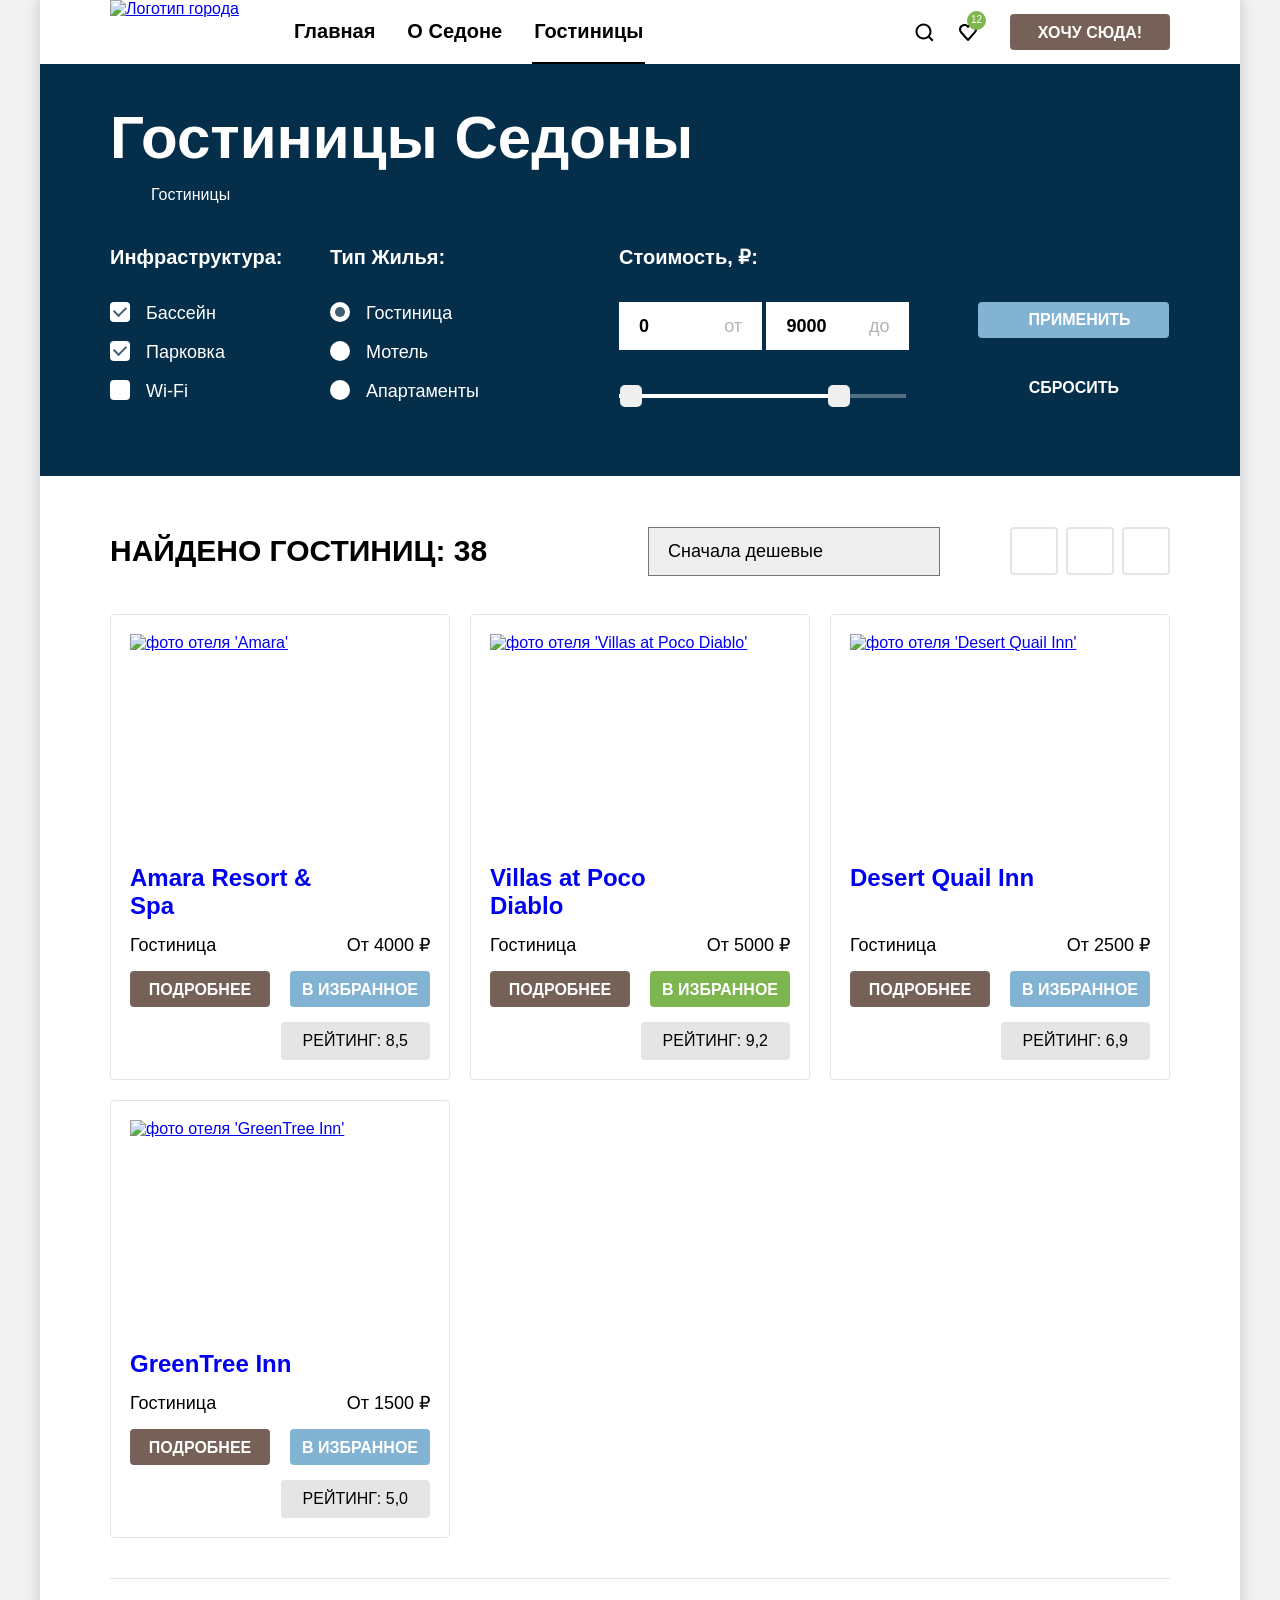
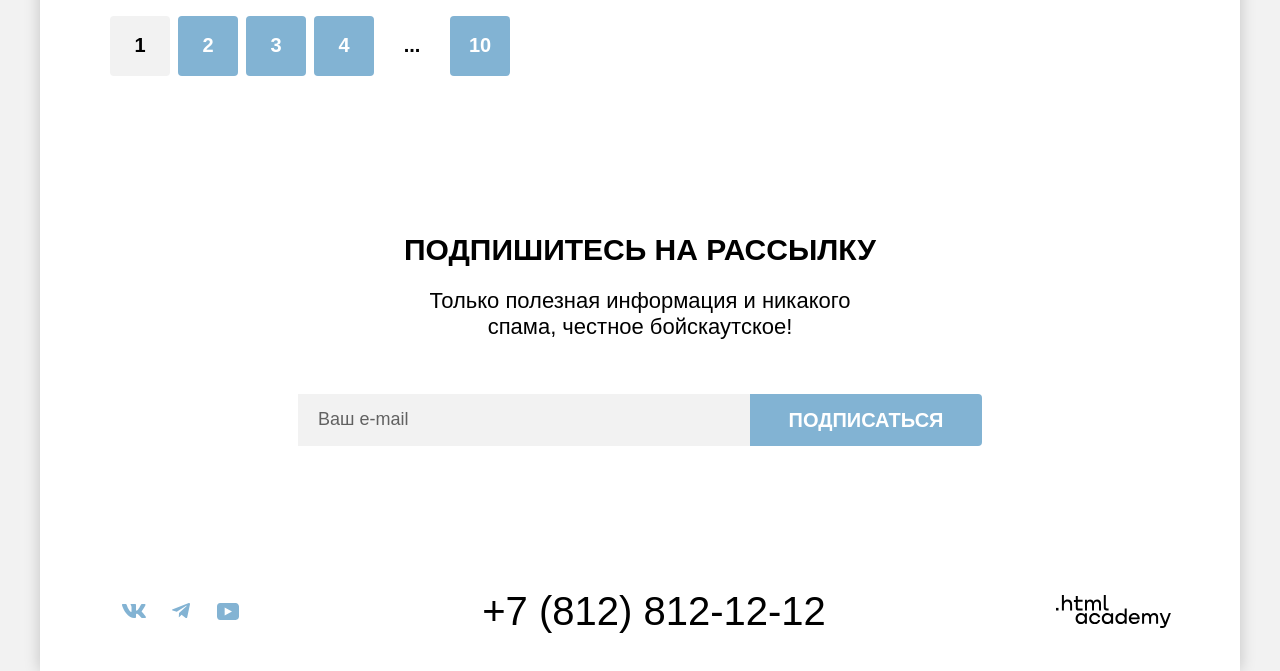
==== catalog.html @ 5b2d0439 "ДЗ 02.05. Modal-window" ====
<!doctype html>
<html lang="ru">
  <head>
    <meta charset="utf-8" />
    <link rel="stylesheet" href="./fonts/fonts.css" />
    <link rel="stylesheet" href="./styles/style.css" />
    <title>Седона: Каталог</title>
  </head>
  <body>
    <div class="container">
      <header class="header">
        <a href="#" class="logo-link">
          <img
            class="logo"
            src="./img/logo.svg"
            alt="Логотип города"
            width="140"
            height="70"
          />
        </a>
        <nav class="nav">
          <ul class="menu">
            <li class="menu-item">
              <a class="menu-link" href="./index.html">Главная</a>
            </li>
            <li class="menu-item">
              <a class="menu-link" href="#">О Седоне</a>
            </li>
            <li class="menu-item menu-item-active">
              <a class="menu-link" href="#">Гостиницы</a>
            </li>
          </ul>
          <ul class="user-menu">
            <li class="user-item">
              <a class="search-link" href="">
                <svg
                  width="20"
                  height="20"
                  viewBox="0 0 20 20"
                  fill="none"
                  xmlns="http://www.w3.org/2000/svg"
                >
                  <path
                    d="M19.5 18.0083L15.8 14.3287C16.8 13.0359 17.5 11.3453 17.5 9.4558C17.5 5.08011 13.9 1.5 9.5 1.5C5.1 1.5 1.5 5.17956 1.5 9.55525C1.5 13.9309 5.1 17.511 9.5 17.511C11.3 17.511 13 16.9144 14.4 15.8204L18.1 19.5L19.5 18.0083ZM9.5 15.5221C6.2 15.5221 3.5 12.837 3.5 9.55525C3.5 6.27348 6.2 3.5884 9.5 3.5884C12.8 3.5884 15.5 6.27348 15.5 9.55525C15.5 12.837 12.8 15.5221 9.5 15.5221Z"
                    fill="currentColor"
                  />
                </svg>
                <span class="visually-hidden">Поиск по сайту</span>
              </a>
            </li>
            <li class="user-item">
              <a class="favourite" href="">
                <svg
                  width="20"
                  height="20"
                  viewBox="0 0 20 20"
                  fill="none"
                  xmlns="http://www.w3.org/2000/svg"
                >
                  <path
                    d="M9.9 19C9.6 19 9.3 18.9 9.1 18.6C3.7 12.5 2.4 11.1 2.1 10.7C1.4 9.8 1 8.6 1 7.4C1 4.4 3.4 2 6.5 2C7.8 2 9 2.5 10 3.3C11 2.5 12.3 2 13.5 2C16.5 2 19 4.4 19 7.4C19 8.7 18.5 9.9 17.7 10.8L10.7 18.7C10.5 18.9 10.3 19 9.9 19ZM3.9 9.5C4.2 9.9 7.4 13.5 10 16.4L16.2 9.4C16.7 8.9 16.9 8.2 16.9 7.4C16.9 5.6 15.4 4.1 13.6 4.1C12.6 4.1 11.6 4.6 10.9 5.4C10.6 5.7 10.3 5.8 10 5.8C9.7 5.8 9.4 5.6 9.2 5.4C8.5 4.6 7.5 4.1 6.5 4.1C4.7 4.1 3.2 5.6 3.2 7.4C3.1 8.3 3.5 9 3.9 9.5C3.8 9.5 3.8 9.5 3.9 9.5Z"
                    fill="currentColor"
                  />
                </svg>
                <span class="visually-hidden">Избранное</span>
                <span class="favourite-count">12</span>
              </a>
            </li>
            <li>
              <a class="button standard-button standard-button-text " href=""
                >Хочу сюда!</a
              >
            </li>
          </ul>
        </nav>
      </header>
      <main class="main">
        <section class="filters">
          <h1 class="hotels">Гостиницы Седоны</h1>
          <ul class="crumbs">
            <li class="crumbs-item">
              <a class="crumbs-link home-link" href="./index.html">
                <span class="visually-hidden">Главная</span>
              </a>
            </li>
            <li class="crumbs-item">
              <a class="crumbs-link" href="#">Гостиницы</a>
            </li>
          </ul>
          <div class="filter-set">
            <h2 class="visually-hidden">Фильтр гостиниц</h2>
            <form
              class="filter-form"
              action="https://echo.htmlacademy.ru/courses"
              method="get"
            >
            <fieldset class="filter-box">
                <legend class="filter-title">Инфраструктура:</legend>
                <ul class="filter-list">
                  <li class="filter-item">
                    <input class="filter-check visually-hidden control" type="checkbox" name="pool" id="pool" checked>
                    <label class="filter-label control-label checkbox" for="pool">Бассейн</label>
                  </li>
                  <li class="filter-item">
                    <input class="filter-check visually-hidden control" type="checkbox" name="parking"  id="parking" checked>
                    <label class="filter-label control-label checkbox" for="parking">Парковка</label>
                  </li>
                  <li class="filter-item">
                    <input class="filter-check visually-hidden control" type="checkbox" name="wi-fi" id="wi-fi">
                    <label class="filter-label control-label checkbox" for="wi-fi">Wi-Fi</label>
                  </li>
                </ul>
              </fieldset>
              <fieldset class="filter-box">
                <legend class="filter-title">Тип Жилья:</legend>
                <ul class="filter-list">
                  <li class="filter-item">
                      <input class="filter-check visually-hidden control" type="radio" name="type" id="hotel" value="hotel" checked>
                      <label class="filter-label control-label radio-btn" for="hotel">Гостиница </label>
                  </li>
                  <li class="filter-item">
                      <input class="filter-check visually-hidden control" type="radio" name="type" id="motel"  value="motel">
                       <label class="filter-label control-label radio-btn" for="motel">Мотель</label>
                  </li>
                  <li class="filter-item">
                      <input class="filter-check visually-hidden control" type="radio" name="type"  id="appart" value="appart">
                       <label class="filter-label control-label radio-btn" for="appart">Апартаменты</label>
                  </li>
                </ul>
              </fieldset>
              <fieldset class="filter-box price-box">
                <legend class="filter-title">Стоимость, ₽:</legend>
                <div class="range-inputs-wrapper">
                  <label class="range-label">
                    <span class="range-label-text"> от</span>
                    <input class="range-input" type="number" name="min-price" value="0" placeholder="от">
                  </label>
                  <label class="range-label">
                     <span class="range-label-text">  до</span>
                    <input class="range-input" type="number" name="max-price" value="9000">
                  </label>
                </div>
                <div class="range">
                  <div class="range-scale">
                    <div class="range-bar" style="left: 0; width: 226px">
                      <button class="range-toggle toggle-min" type="button">
                        <span class="visually-hidden">Изменить минимальную цену</span>
                      </button>
                      <button class="range-toggle toggle-max" type="button">
                        <span class="visually-hidden">Изменить максимальную цену</span>
                      </button>
                    </div>
                  </div>
                </div>
              </fieldset>
              <div class="btn-section">
                <button class="filter-button" type="submit">Применить</button>
                <button class="filter-button btn-reset" type="reset">Сбросить</button>
              </div>
            </form>
          </div>
        </section>
        <section class="catalog">
          <div class="result-filter">
            <h2 class="search-title ">
              Найдено гостиниц: <span class="hotels-number">38</span>
            </h2>
            <select class="select-control" aria-label="Сортировка">
              <option value="cheap">Сначала дешевые</option>
              <option value="expensive">Сначала дорогие</option>
              <option value="popular">По популярности</option>
            </select>
            <ul class="view-list">
              <li class="view-item">
                <a class="view-link tiles" href="#">
                 <span class="visually-hidden">Показать плитками</span>
                </a>
              </li>
              <li class="view-item">
                <a class="view-link slideshow" href="#">
                  <span class="visually-hidden">Показать слайдшоу</span>
                </a>
              </li>
              <li class="view-item ">
                <a class="view-link list" href="#">
                  <span class="visually-hidden">Показать списком</span>
                </a>
              </li>
           </ul>
          </div>
          <h2 class="visually-hidden"> Каталог гостиниц </h2>
           <ul class="cat-list">
             <li class="cat-item">
               <a class="card-img-link" href="#">
                <img class="hotel-photo" src="./img/amara.jpg"  alt="фото отеля 'Amara'">
               </a>
               <a class="card-title-link" href="#">
                <h3 class="card-title hot-title">Amara Resort & Spa</h3>
               </a>
               <div class="card-text card-info">
                <p class="hot-text">Гостиница</p>
                <p class="hot-text">От 4000 ₽</p>
               </div>
               <div class=" card-info">
                 <a class="button  standard-button-text card-btn" src="#"> Подробнее</a>
                 <button class="button standard-button-text card-btn favourite-btn" type="button"> в избранное</button>
               </div>
               <div class="card-info rating">
                <span class="stars stars-four"></span>
                <span class="rating-text">Рейтинг: 8,5</span>
               </div>
             </li>
             <li class="cat-item">
                <a class="card-img-link" href="#">
                  <img class="hotel-photo" src="./img/villas.jpg"  alt="фото отеля 'Villas at Poco Diablo'">
                </a>
                <a class="card-title-link" href="#">
                  <h3 class="card-title hot-title">Villas at Poco Diablo</h3>
                </a>
               <div class="card-text card-info">
                <p class="hot-text">Гостиница</p>
                <p class="hot-text">От 5000 ₽</p>
               </div>
               <div class="card-info">
                 <a class="button standard-button-text card-btn" src="#"> Подробнее</a>
                 <button class="button standard-button-text card-btn favourite-btn-picked" type="button"> в избранное</button>
               </div>
               <div class="card-info rating">
                <span class="stars stars-four"></span>
                <span class="rating-text">Рейтинг: 9,2</span>
               </div>
             </li>
             <li class="cat-item">
                <a class="card-img-link" href="#">
                  <img class="hotel-photo" src="./img/desert-quail.jpg"  alt="фото отеля 'Desert Quail Inn'">
                </a>
                <a class="card-title-link" href="#">
                  <h3 class="card-title hot-title">Desert Quail Inn</h3>
                </a>
               <div class="card-text card-info">
                <p class="hot-text">Гостиница</p>
                <p class="hot-text">От 2500 ₽</p>
               </div>
               <div class="card-info">
                 <a class="button standard-button-text card-btn" src="#"> Подробнее</a>
                 <button class="button standard-button-text card-btn favourite-btn" type="button"> в избранное</button>
               </div>
               <div class="card-info rating">
                <span class="stars stars-three"></span>
                <span class="rating-text">Рейтинг: 6,9</span>
               </div>
             </li>
             <li class="cat-item">
                <a class="card-img-link" href="#">
                  <img class="hotel-photo" src="./img/green-tree.jpg"  alt="фото отеля 'GreenTree Inn'">
                  </a>
                <a class="card-title-link" href="#">
                  <h3 class="card-title hot-title">GreenTree Inn</h3>
                </a>
               <div class="card-text card-info">
                <p class="hot-text">Гостиница</p>
                <p class="hot-text">От 1500 ₽</p>
               </div>
               <div class="card-info">
                 <a class="button standard-button-text card-btn" src="#"> Подробнее</a>
                 <button class="button standard-button-text card-btn favourite-btn" type="button"> в избранное</button>
               </div>
               <div class="card-info rating">
                <span class="stars stars-two"></span>
                <span class="rating-text">Рейтинг: 5,0</span>
               </div>
             </li>
           </ul>
          <div class="pagination">
            <ul class="pag-list">
              <li>
                <a class="pag-btn pag-active" href="#">1</a>
              </li>
              <li>
                <a class="pag-btn" href="#">2</a>
              </li>
              <li>
                <a class="pag-btn" href="#">3</a>
              </li>
              <li>
                <a class="pag-btn" href="#">4</a>
              </li>
              <li>
                <a class="pag-btn pag-empty" href="#">...</a>
              </li>
              <li>
                <a class="pag-btn" href="#">10</a>
              </li>
          </div>
        </section>
        </section>
      </main>
      <footer>
        <section class="subscription">
          <h2 class="block-title subscription-title">
            Подпишитесь на рассылку
          </h2>
          <p class="block-text subscription-text">
            Только полезная информация и никакого спама, честное бойскаутское!
          </p>
          <form
            class="subsciption-form"
            action="https://echo.htmlacademy.ru/courses"
            method="post"
          >
            <input
              class="subscription-field cat-field"
              type="email"
              placeholder="Ваш e-mail"
              name="subscribe" required
            />
            <button class="button button-text subcription-button" type="submit">
              Подписаться
            </button>
          </form>
        </section>
        <section class="footer-menu">
          <h2 class="visually-hidden">Контакты</h2>
          <ul class="footer-item socials">
            <li>
              <a class="social-link" href="#">
                <svg
                  width="24"
                  height="14"
                  viewBox="0 0 24 14"
                  fill="none"
                  xmlns="http://www.w3.org/2000/svg"
                >
                  <path
                    fill-rule="evenodd"
                    clip-rule="evenodd"
                    d="M23.45 0.948C23.616 0.402 23.45 0 22.655 0H20.03C19.362 0 19.054 0.347 18.887 0.73C18.887 0.73 17.552 3.926 15.661 6.002C15.049 6.604 14.771 6.795 14.437 6.795C14.27 6.795 14.019 6.604 14.019 6.057V0.948C14.019 0.292 13.835 0 13.279 0H9.151C8.734 0 8.483 0.304 8.483 0.593C8.483 1.214 9.429 1.358 9.526 3.106V6.904C9.526 7.737 9.373 7.888 9.039 7.888C8.149 7.888 5.984 4.677 4.699 1.003C4.45 0.288 4.198 0 3.527 0H0.9C0.15 0 0 0.347 0 0.73C0 1.412 0.89 4.8 4.145 9.281C6.315 12.341 9.37 14 12.153 14C13.822 14 14.028 13.632 14.028 12.997V10.684C14.028 9.947 14.186 9.8 14.715 9.8C15.105 9.8 15.772 9.992 17.33 11.467C19.11 13.216 19.403 14 20.405 14H23.03C23.78 14 24.156 13.632 23.94 12.904C23.702 12.18 22.852 11.129 21.725 9.882C21.113 9.172 20.195 8.407 19.916 8.024C19.527 7.533 19.638 7.314 19.916 6.877C19.916 6.877 23.116 2.451 23.449 0.948H23.45Z"
                    fill="currentColor"
                  />
                </svg>
                <span class="visually-hidden">Ссылка на ВК</span>
              </a>
            </li>
            <li>
              <a class="social-link" href="#">
                <svg
                  width="18"
                  height="16"
                  viewBox="0 0 18 16"
                  fill="none"
                  xmlns="http://www.w3.org/2000/svg"
                >
                  <path
                    d="M16.785 0.0992597L0.840489 6.24776C-0.247661 6.68481 -0.241365 7.29184 0.640845 7.56253L4.73445 8.83953L14.2058 2.8637C14.6537 2.59121 15.0629 2.7378 14.7265 3.03636L7.05283 9.96185H7.05103L7.05283 9.96275L6.77045 14.1823C7.18413 14.1823 7.36669 13.9925 7.59871 13.7686L9.58705 11.8351L13.7229 14.89C14.4855 15.31 15.0332 15.0941 15.2229 14.1841L17.9379 1.38885C18.2158 0.274623 17.5126 -0.229883 16.785 0.0992597Z"
                    fill="currentColor"
                  />
                </svg>
                <span class="visually-hidden">Ссылка на Телеграмм</span>
              </a>
            </li>
            <li>
              <a class="social-link" href="#">
                <svg
                  width="22"
                  height="17"
                  viewBox="0 0 22 17"
                  fill="none"
                  xmlns="http://www.w3.org/2000/svg"
                >
                  <path
                    d="M18.607 0H3.17413C1.31343 0 0 1.59375 0 3.4V13.4937C0 15.4062 1.31343 17 3.17413 17H18.8259C20.4677 17 22 15.4062 22 13.6V3.4C21.7811 1.59375 20.4677 0 18.607 0ZM7.66169 12.5375V4.4625L14.995 8.5L7.66169 12.5375Z"
                    fill="currentColor"
                  />
                </svg>
                <span class="visually-hidden">Ссылка на YouTube</span>
              </a>
            </li>
          </ul>
          <div class="footer-item">
            <a class="tel" href="tel:+78128121212">+7 (812) 812-12-12</a>
          </div>
          <div class="footer-item">
            <a class="refrence-link" href="#">
              <svg
                width="115"
                height="33"
                viewBox="0 0 115 33"
                role="img"
                aria-label="HTML Academy логотип-ссылка"
                fill="none"
                xmlns="http://www.w3.org/2000/svg"
              >
                <path d="M0 12.9V15.5H2.5V12.9H0Z" fill="currentColor" />
                <path
                  d="M11.6 4.5C10 4.5 8.8 5.2 8 6.2H7.9V0H5.9V15.5H7.9V10.2C7.9 8.1 9.2 6.6 11.2 6.6C13 6.6 14.1 8 14.1 9.8V15.5H16.1V9.4C16.2 6.4 14.3 4.5 11.6 4.5Z"
                  fill="currentColor"
                />
                <path
                  d="M26.6 4.8H21.8V1.1H19.8V4.9H17.9V6.9H19.8V12.9C19.8 14.6 20.8 15.6 22.5 15.6H26.6V13.6H22.9C22.2 13.6 21.8 13.2 21.8 12.5V6.8H26.6V4.8Z"
                  fill="currentColor"
                />
                <path
                  d="M41.1 4.6C39.5 4.6 38.2 5.4 37.6 6.7H37.5C36.9 5.5 35.7 4.6 34.1 4.6C32.7 4.6 31.6 5.4 31 6.4H30.9V4.8H29V15.4H31V10C31 8 32 6.5 33.6 6.5C35.1 6.5 36 7.5 36 9.1V15.4H38V9.8C38 7.4 39.4 6.5 40.6 6.5C42.1 6.5 43 7.5 43 9.1V15.4H45V8.9C45.1 6.4 43.6 4.6 41.1 4.6Z"
                  fill="currentColor"
                />
                <path
                  d="M47.8 12.7C47.8 14.4 48.8 15.4 50.6 15.4H52.6V13.4H50.9C50.2 13.4 49.8 13 49.8 12.3V0H47.8V12.7Z"
                  fill="currentColor"
                />
                <path
                  d="M28.9 19.7C28 18.6 26.7 17.9 25 17.9C21.9 17.9 19.6 20.2 19.6 23.5C19.6 26.8 21.9 29.1 25 29.1C26.8 29.1 28 28.3 28.8 27.2H28.9V28.8H30.9V18.2H28.9V19.7ZM25.3 27.1C23.1 27.1 21.7 25.5 21.7 23.5C21.7 21.5 23.1 19.9 25.3 19.9C27.5 19.9 28.9 21.5 28.9 23.5C28.9 25.4 27.5 27.1 25.3 27.1Z"
                  fill="currentColor"
                />
                <path
                  d="M44.2 22C43.7 19.6 41.6 17.9 38.8 17.9C35.4 17.9 33.2 20.4 33.2 23.5C33.2 26.6 35.4 29.1 38.8 29.1C41.6 29.1 43.7 27.3 44.2 24.9H42.1C41.7 26.2 40.4 27.2 38.8 27.2C36.6 27.2 35.2 25.6 35.2 23.6C35.2 21.6 36.6 20 38.8 20C40.4 20 41.6 21 42.1 22.2H44.2V22Z"
                  fill="currentColor"
                />
                <path
                  d="M55.1 19.7C54.2 18.6 52.9 17.9 51.2 17.9C48.1 17.9 45.8 20.2 45.8 23.5C45.8 26.8 48.1 29.1 51.2 29.1C53 29.1 54.2 28.3 55 27.2H55.1V28.8H57.1V18.2H55.1V19.7ZM51.5 27.1C49.3 27.1 47.9 25.5 47.9 23.5C47.9 21.5 49.3 19.9 51.5 19.9C53.7 19.9 55.1 21.5 55.1 23.5C55.1 25.4 53.6 27.1 51.5 27.1Z"
                  fill="currentColor"
                />
                <path
                  d="M68.7 19.8C67.8 18.7 66.5 17.9 64.8 17.9C61.7 17.9 59.4 20.2 59.4 23.5C59.4 26.8 61.6 29.1 64.8 29.1C66.5 29.1 67.8 28.3 68.6 27.3H68.7V28.8H70.7V13.4H68.7V19.8ZM65.1 27.1C62.9 27.1 61.5 25.5 61.5 23.5C61.5 21.5 62.9 19.9 65.1 19.9C67.3 19.9 68.7 21.5 68.7 23.5C68.6 25.5 67.2 27.1 65.1 27.1Z"
                  fill="currentColor"
                />
                <path
                  d="M78.3 17.9C75 17.9 72.8 20.4 72.8 23.5C72.8 26.5 74.9 29.1 78.3 29.1C80.8 29.1 82.8 27.8 83.5 25.5H81.4C80.9 26.5 79.8 27.1 78.4 27.1C76.5 27.1 75.1 25.8 75 24.2H83.8C84 20.6 81.8 17.9 78.3 17.9ZM78.3 19.8C80 19.8 81.3 20.8 81.6 22.4H75.1C75.4 20.9 76.6 19.8 78.3 19.8Z"
                  fill="currentColor"
                />
                <path
                  d="M98.2 17.9C96.6 17.9 95.3 18.7 94.6 19.9H94.5C93.9 18.7 92.7 17.9 91.1 17.9C89.7 17.9 88.6 18.6 88 19.7V18.2H86.1V28.8H88.1V23.4C88.1 21.4 89.1 20 90.7 19.9C92.2 19.9 93.1 20.9 93.1 22.5V28.8H95.1V23.2C95.1 20.8 96.5 19.9 97.7 19.9C99.2 19.9 100.1 20.9 100.1 22.5V28.8H102.1V22.3C102.2 19.7 100.7 17.9 98.2 17.9Z"
                  fill="currentColor"
                />
                <path
                  d="M109.4 27L105.8 18.1H103.6L108.4 29.7C108.1 30.6 107.7 30.9 106.7 30.9H104.2V32.9H106.7C108.5 32.9 109.5 32.1 110.2 30.3L114.9 18.1H112.8L109.4 27Z"
                  fill="currentColor"
                />
              </svg>
            </a>
          </div>
        </section>
      </footer>
    </div>

  </body>
</html>
---- styles/style.css ----
@font-face {
  font-family: "PT Sans";
  src: url("../fonts/ptsans-400.woff2") format("woff2");
  font-weight: 400;
  font-style: normal;
  font-display: swap;
}

@font-face {
  font-family: "PT Sans";
  src: url("../fonts/ptsans-700.woff2") format("woff2");
  font-weight: 700;
  font-style: normal;
  font-display: swap;
}

.visually-hidden {
  position: absolute;
  width: 1px;
  height: 1px;
  margin: -1px;
  padding: 0;
  border: 0;
  overflow: hidden;
  clip: rect(0 0 0 0);
}

body {
  margin: 0 auto;
  padding: 0;
  font-family: "PT Sans", Arial, sans-serif;
  font-weight: 400;
  background-color: #f2f2f2;
}

.button {
  display: inline-block;
  box-sizing: border-box;
  background-color: #756157;
  border-radius: 4px;
  text-transform: uppercase;
  text-decoration: none;
  border: none;
  color: #fff;
}

.container {
  background-color: #fff;
  width: 1200px;
  margin: 0 auto;
  box-shadow: 0 0 15px 0 rgba(0, 0, 0, 0.2);
  min-height: 100vh;
}

.header {
  position: relative;
  margin: 0 70px;
  display: flex;
}

.logo-link {
  position: absolute;
  position: 0 0;
}

.logo {
  width: 140px;
  height: 71px;
}

.nav {
  display: flex;
  margin-left: 182px;
  width: 100%;
  gap: 50px;
}

.menu {
  margin: 0;
  padding: 0;
  list-style: none;
  width: 500px;
  display: flex;
  align-items: flex-start;
  justify-content: flex-start;
  gap: 28px;
  flex-wrap: wrap;
}

.menu-item {
  padding: 19px 2px;
}

.menu-item-active {
  border-bottom: solid 2px #000;
}

.menu-link {
  color: #000;
  text-decoration: none;
  font-size: 20px;
  font-weight: 700;
  line-height: 24px;
}

.menu-link:hover {
  color: #756157;
}

.menu-link:focus {
  color: #756157;
  outline: none;
}

.menu-link:active {
  color: rgba(117, 97, 87, 0.3);
}

.user-menu {
  margin: 0;
  padding: 0;
  list-style: none;
  display: flex;
  justify-content: flex-end;
  align-items: flex-start;
  width: 328px;
  flex-wrap: wrap;
}

.user-item {
  box-sizing: border-box;
  padding: 22px 12px;
  width: 44px;
  height: 64px;
}

.favourite {
  position: absolute;
}

.search-link,
.favourite {
  color: #000;
}

.search-link:hover,
.favourite:hover {
  color: #756157;
}

.search-link:focus,
.favourite:focus {
  color: #756157;
}

.search-link:active,
.favourite:active {
  color: rgba(117, 97, 87, 0.3);
}

.favourite-count {
  position: absolute;
  bottom: 16px;
  left: 9px;
  width: 11px;
  height: 11px;
  padding: 3px;
  color: #fff;
  background-color: #7db54f;
  border: solid 1px #7db54f;
  border-radius: 50%;
  font-size: 10px;
  line-height: 10px;
  font-weight: 400;
}

.standard-button {
  width: 160px;
  height: 36px;
  margin: 14px 0 14px 20px;
}

.standard-button:hover {
  background-color: rgba(117, 97, 87, 0.8);
}

.standard-button:focus {
  background-color: rgba(117, 97, 87, 0.8);
  outline: none;
}

.standard-button:active {
  background-color: rgba(117, 97, 87, 0.3);
}

.standard-button-text {
  font-family: inherit;
  font-weight: 700;
  font-size: 16px;
  line-height: 20px;
  text-align: center;
  text-decoration: none;
  padding: 9px 3px;
}

.main {
  flex-grow: 1;
}

.welcome {
  background-color: #042e4a;
  background-image:
    url("../img/divider.svg"), url("../img/index-background.jpg");
  background-repeat: no-repeat;
  background-size:
    100% 57px,
    cover;
  background-position:
    left 0 bottom 0,
    0 0;
  padding-top: 51px;
  padding-bottom: 82px;
  min-height: 485px;
  box-sizing: border-box;
}

.img-welcome {
  display: block;
  margin: 0 auto;
  width: 458px;
  height: 352px;
}

.section-block {
  display: flex;
  flex-direction: column;
  justify-content: center;
  align-items: center;
}

.reasons-block {
  padding-block-start: 69px;
  padding-block-end: 89px;
}

.block-title {
  display: block;
  padding: 0;
  width: 620px;
  font-weight: 700;
  font-size: 30px;
  line-height: 36px;
  text-transform: uppercase;
  text-align: center;
  margin: 0 auto 20px;
}

.block-text {
  font-size: 22px;
  line-height: 26px;
  margin: 0;
  text-align: center;
}

.reasons-title {
  margin: 70px auto 25px;
}

.reasons-list {
  margin: 0;
  padding: 0;
  display: grid;
  list-style: none;
  grid-template-columns: 1fr 1fr 1fr;
}

.reasons-item {
  margin: 0;
  text-align: center;
}

.reasons-item.pic {
  display: flex;
  grid-column: 1/-1;
}

.pic-text {
  padding: 102px 0;
  width: 400px;
}

.card {
  padding: 113px 0;
  width: 400px;
}

.card-title::before {
  position: absolute;
  content: "";
  width: 60px;
  height: 2px;
  top: 85px;
  left: 85px;
  z-index: 3;
}

.pic-text .card-title::before {
  background-color: rgba(255, 255, 255, 0.3);
}

.card .card-title::before {
  background-color: rgba(0, 0, 0, 0.3);
}

.reasons-item:nth-child(2n) {
  background-color: rgba(131, 179, 211, 0.2);
}

.reasons-item:nth-child(2n-1) {
  background-color: rgba(131, 179, 211, 0.122);
}

.reasons-item.pic {
  background-color: #82b3d3;
}

.card-title {
  position: relative;
  padding: 0;
  margin-bottom: 62px;
  font-size: 24px;
  font-weight: 700;
  line-height: 28px;
  text-transform: uppercase;
  width: 230px;
  margin: 0 auto 61px;
}

.reasons-text {
  margin: 25px auto 89px;
}

.card-text {
  font-size: 18px;
  line-height: 21px;
  margin: 0 auto;
  width: 230px;
}

.reasons-img {
  width: 800px;
  height: 100%;
  object-fit: cover;
  padding: 0;
  margin: 0;
}

.invitation-title {
  margin: 64px auto 20px;
}

.invitation-text {
  margin-bottom: 65px;
}

.services {
  margin: 0;
  padding: 0;
  display: grid;
  list-style: none;
  grid-template-columns: 1fr 1fr 1fr;
}

.service-item:nth-child(2n-1) {
  background-color: rgba(131, 179, 211, 0.122);
}

.service-item {
  text-align: center;
  padding: 183px 0 80px;
}

.service-title {
  margin-bottom: 30px;
}

.house {
  background-image: url("../img/accomodation.svg");
  background-repeat: no-repeat;
  background-position: 161px 80px;
}

.food {
  background-image: url("../img/food.svg");
  background-repeat: no-repeat;
  background-position: 161px 80px;
}

.gifts {
  background-image: url("../img/presents.svg");
  background-repeat: no-repeat;
  background-position: 170px 80px;
}

.search {
  padding: 97px 0;
  text-align: center;
}

.search-text {
  margin-bottom: 53px;
}

.search-button {
  justify-self: center;
  width: 376px;
  min-height: 52px;
  font-family: inherit;
  font-weight: 700;
  font-size: 20px;
  line-height: 36px;
  color: #fff;
  border: none;
}

.subscription-index {
  background-image: url("../img/subscribe-background.jpg");
  background-repeat: no-repeat;
  background-size: cover;
  padding: 96px;
}

.subscription-title {
  margin: 0 auto 20px;
}

.subscription-text {
  width: 475px;
  margin: 0 auto 54px;
}

.subsciption-form {
  display: flex;
  justify-content: center;
  margin-bottom: 8px;
}

.subscription-field {
  box-sizing: border-box;
  min-width: 452px;
  padding: 17px 20px;
  margin: 0;
  font-family: inherit;
  border: none;
}

.subscription-field::placeholder {
  font-size: 18px;
  line-height: 24px;
  font-weight: 400;
  color: rgba(0, 0, 0, 0.6);
}

.subcription-button {
  background-color: #82b3d3;
  width: 232px;
  margin: 0;
  border: none;
  border-top-left-radius: 0;
  border-bottom-left-radius: 0;
  min-height: 52px;
  font-size: 20px;
  line-height: 36px;
  text-transform: uppercase;
  font-weight: 700;
  font-family:
    PT Sans,
    Arial,
    sans-serif;
}

.footer-menu {
  display: flex;
  padding: 40px 70px 30px;
  justify-content: flex-start;
  align-items: flex-start;
  gap: 42px;
}

.footer-item {
  display: flex;
  flex-wrap: wrap;
}

.socials {
  padding: 5px 0;
  margin: 0;
  list-style: none;
  min-width: 142px;
  justify-content: flex-start;
  align-items: center;
}

.socials-item {

}

.social-link {
  display: flex;
  justify-content: center;
  align-items: center;
  width: 47px;
  height: 40px;
  background-repeat: no-repeat;
  object-fit: cover;
  color: #83b3d3;
}

.social-link:hover {
  color: #68a2ca;
}

.social-link:focus {
  color: #68a2ca;
  outline: none;
}

.social-link:active {
  color: rgba(104, 162, 202, 0.3);
}

.tel {
  box-sizing: border-box;
  font-size: 40px;
  line-height: 40px;
  font-weight: 400;
  width: 720px;
  padding: 5px 20px;
  text-decoration: none;
  color: inherit;
  font-family: inherit;
  text-align: center;
}

.tel:hover {
  color: #756157;
}

.tel:focus {
  color: #756157;
  outline: none;
}

.tel:active {
  color: rgba(117, 97, 87, 0.3);
}

.refrence-link {
  justify-self: flex-end;
  padding: 9px 0;
  color: #000;
}

.refrence-link:hover {
  color: #756157;
}

.refrence-link:focus {
  color: #756157;
  outline: none;
}

.refrence-link:active {
  color: rgba(117, 97, 87, 0.3);
}

/* CATALOG*/

.filters {
  margin: 0;
  width: 1200px;
  background-color: #042e4a;
  background-image: url("../img/catalog-bg.jpg");
  background-position: 0 0;
  background-size: cover;
  background-repeat: no-repeat;
  padding: 35px 70px 38px;
  box-sizing: border-box;
}

.subscription {
  padding: 57px;
  margin-bottom: 35px;
}

.cat-field {
  background-color: #f2f2f2;
}

.hotels {
  font-weight: 700;
  font-size: 60px;
  line-height: 78px;
  color: #fff;
  margin: 0 0 7px 0;
}

.crumbs {
  display: flex;
  flex-wrap: wrap;
  list-style: none;
  margin: 0;
  padding: 0;
  gap: 24px;
   margin-bottom: 40px;
}
.crumbs-item:not(:first-child) {
  list-style-image: url(../img/list-marker.svg);
  padding-left: 3px;
}

.crumbs-link {
  font-weight: 400;
  font-size: 16px;
  line-height: 21px;
  color: #fff;
  text-decoration: none;
}
.home-link {
  display: block;
  box-sizing: border-box;
  background-image: url("../img/home.svg");
  background-repeat: no-repeat;
  background-position: 0 0;
  background-size: cover;
  width: 12px;
  height: 13px;
  padding: 7px;
}

.crumbs-link:hover {
  opacity: 0.6;
}

.crumbs-link:focus {
  outline: none;
}

.crumbs-link:active {
  opacity: 0.3;
}

.filter-form {
  display: flex;
  flex-wrap: wrap;
  gap: 40px 0;
  margin: 0;

}

.filter-box {
  border: none;
  padding: 0;
  margin: 0;
}
.filter-title {
  margin-bottom: 33px;
  font-weight: 700;
  font-size: 20px;
  line-height: 24px;
  color: #fff;
  padding: 0;
}

.filter-list {
  margin: 0 70px 0 0;
  padding: 0;
  list-style: none;
  width: 150px;
}

.filter-item {
  margin-bottom: 16px;
}

.filter-check {
}

.control {

}

.filter-label {
  font-weight: 400;
  font-size: 18px;
  line-height: 23px;
  color: #fff;
}

.control-label {
}

.checkbox {
  position: relative;
  display: inline-block;
  padding-left: 36px;
  cursor: pointer;
}

.checkbox::before {
  content: "";
  position: absolute;
  left: 0;
  top: 0;
  width: 20px;
  height: 20px;
  background-color: #fff;
  border-radius: 4px;
}
.checkbox::after {
  content: "";
  position: absolute;
  left: 4px;
  top: 4px;
  width: 10px;
  height: 6px;
  color: #3f5e72;
  border-left: solid 2px #3f5e72;
  border-bottom: solid 2px #3f5e72;
  transform: rotate(-45deg);
  display: none;
}

.radio-btn {
  position: relative;
  display: inline-block;
  padding-left: 36px;
  cursor: pointer;
}

.radio-btn::before {
  content: "";
  position: absolute;
  left: 0;
  top: 0;
  width: 20px;
  height: 20px;
  background-color: #fff;
  border-radius: 50%;
}
.radio-btn::after {
  content: "";
  position: absolute;
  left: 5px;
  top: 5px;
  width: 10px;
  height: 10px;
  background-color: #3f5e72;
  border-radius: 50%;
  display: none;
}

.control:checked + .control-label::after {
  display: block;
}

.price-box {
  margin: 0 69px;
}

.range-inputs-wrapper {
  display: inline-block;
  padding: 0;
  margin-bottom: 44px;
}

.range-label {
  position: relative;
  display: inline-block;
}

.range-label-text {
  position: absolute;
  top: 12px;
  right: 20px;
  font-weight: 400;
  font-size: 18px;
  line-height: 24px;
  color: rgba(0, 0, 0, 0.3);
}

.range-input {
  box-sizing: border-box;
  width: 143px;
  height: 48px;
  background-color: #fff;
  border: none;
  padding: 12px 44px 12px 20px;
  margin: 0;
  font-weight: 700;
  font-size: 18px;
  line-height: 24px;
}

.range-input::-webkit-outer-spin-button,
.range-input::-webkit-inner-spin-button {
  appearance: none;
  margin: 0;
}

.btn-section {
  margin: 57px 0 0;
  padding: 0;
}

.filter-button {
  display: block;
  font-weight: 700;
  font-size: 16px;
  line-height: 20px;
  text-transform: uppercase;
  color: #fff;
  padding: 8px 50px;
  border-radius: 4px;
  background-color: #82b3d3;
  margin-bottom: 32px;
  width: 191px;
  height: 36px;
  font-family: inherit;
  border: none;
}

.btn-reset {
  background-color: transparent;
}

/*range*/

.range-scale {
  position: relative;
  width: 287px;
  height: 4px;
  background-color: rgba(255, 255, 255, 0.3);
}

.range-bar {
  position: absolute;
  width: 226px;
  height: 4px;
  background-color: #fff;
}

.range-toggle {
  position: absolute;
  width: 22px;
  height: 22px;
  border-radius: 5px;
  border: none;
}

.range-toggle:hover {
}

.range-toggle:focus {
}

.range-toggle:active {
}

.toggle-min {
  top: -9px;
  left: 1px;
}

.toggle-max {
  top: -9px;
  left: 209px;
}

/*search*/

.search-title {
  display: inline-block;
  width: 538px;
  font-weight: 700;
  font-size: 30px;
  line-height: 36px;
  text-transform: uppercase;
  text-align: start;
  padding: 6px 0;
  margin: 0;
}

.catalog {
  padding: 38px 70px 62px;
}

.result-filter {
  display: flex;
  padding: 13px 0;
  align-items: flex-start;
  margin-bottom: 25px;
}

.select-control {
  width: 292px;
  padding: 13px 19px;
  padding-right: 48px;
  margin-right: 55px;
  font-family: inherit;
  font-weight: 400;
  font-size: 18px;
  line-height: 21px;
  appearance: none;
  background-image: url("../img/select-arrow.svg");
  background-repeat: no-repeat;
  background-position: right 18px center;
}

.view-list {
  display: flex;
  flex-wrap: wrap;
  list-style: none;
  gap: 8px;
  justify-content: flex-end;
  align-items: center;
  margin: 0;
  padding: 0;
  width: 175px;
}

.view-item {
}

.view-link {
  display: block;
  background-repeat: no-repeat;
  background-position: center;
  padding: 14px 12px;
  width: 48px;
  height: 48px;
  border: 2px solid #e5e5e5;
  border-radius: 4px;
  box-sizing: border-box;
}

.tiles {
  background-image: url("../img/tiles.svg");
}

.slideshow {
  background-image: url("../img/slide.svg");
}

.list {
  background-image: url("../img/list.svg");
}

.cat-list {
  display: grid;
  grid-template-columns: 1fr 1fr 1fr;
  list-style: none;
  margin: 0;
  padding: 0;
  gap: 20px;
  margin-bottom: 40px;
}

.cat-item {
  display: flex;
  flex-direction: column;
  width: 340px;
  border: 1px solid #e5e5e5;
  border-radius: 4px;
  padding: 19px;
  box-sizing: border-box;
}

.hotel-photo {
  display: block;
  width: 300px;
  height: 212px;
  margin: 0 0 18px;
  padding: 0;
  text-align: start;
}

.hot-title {

  text-transform: none;
  margin: 0 0 15px;

}

.card-img-link {

}

.card-img-link:hover {
  opacity: 0.6;
}

.card-img-link:focus {
  outline: none;
  opacity: 0.6;
}

.card-img-link:active {
  opacity: 0.3;
}

.card-title-link {
  text-decoration: none;
  flex-grow: 1;
}

.card-title-link:hover {
  color: #756157;
}

.card-title-link:focus {
  color: #756157;
  outline: none;
}

.card-title-link:active {
  color: rgba(117, 97, 87, 0.3);
}



.card-info {
  display: flex;
  flex-wrap: wrap;
  justify-content: space-between;
  width: 100%;
  margin: 0 0 15px;
}

.hot-text {
  padding: 0;
  margin: 0;
}

.card-btn {
  width: 140px;
  height: 36px;
}

.favourite-btn {
  background-color: #82b3d3;
}

.favourite-btn-picked {
  background-color: #7db54f;
}
.rating {
  align-items: center;
  margin: 0;
}

.stars {
  display: inline-block;
  width: 18px;
  height: 17px;
  background: url("../img/star.svg") space 0 0;
}

.stars-two {
  width: 42px;
}
.stars-three {
  width: 66px;
}
.stars-four {
  width: 89px;
}
.stars-five {
  width: 95px;
}

.rating-text {
  display: inline-block;
  background-color: #e5e5e5;
  text-transform: uppercase;
  padding: 10px 22px;
  border-radius: 4px;
}

.pagination {
  border-top: 1px solid #e5e5e5;
}

.pag-list {
  list-style: none;
  display: flex;
  flex-wrap: wrap;
  margin: 0;
  padding: 37px 0;
}

.pag-btn {
  display: inline-block;
  min-width: 60px;
  height: 60px;
  border-radius: 4px;
  background-color: #82b3d3;
  text-decoration: none;
  color: #fff;
  font-family: inherit;
  font-weight: 700;
  font-size: 20px;
  line-height: 36px;
  text-transform: uppercase;
  text-align: center;
  margin-right: 8px;
  box-sizing: border-box;
  padding: 11px 9px;
}

.pag-active {
  background-color: #f2f2f2;
  color: #000;
}

.pag-empty {
  background-color: #fff;
  color: #000;
}

.modal {

  justify-content: center;
  align-items: center;
  position: fixed;
  top:0;
  left: 0;
  width: 100%;
  height: 100%;
  background-color: rgba(242, 242, 242, 0.8);
  display: none;
}

.modal-show {
  display: flex;
}

.modal-window {
  width: 717px;
  /*min-height: 576px;*/
  background-color: #fff;
  box-sizing: border-box;
  box-shadow: 0 25px 50px rgba(255, 255, 255, 0.15);
  border-radius: 30px;
  position: relative;
  padding: 64px 70px;
}

.close-modal {
  width:52px;
  height: 52px;
  position: absolute;
  top: 64px;
  right: 52px;
  background-color: #f2f2f2;
  border-radius: 50%;
  border: none;
  cursor: pointer;
}

.close-modal::before {
 position: absolute;
 top: 24px;
 right: 17px;
  content: '';
  width: 14px;
  height: 2px;
  rotate: 45deg;
  background-color: #000;
}

.close-modal::after {
 position: absolute;
 top: 24px;
 right: 17px;
  content: '';
  width: 14px;
  height: 2px;
  rotate: -45deg;
  background-color: #000;
}

.modal-title {
  text-align: start;
}

.modal-settings {
  list-style: none;
  padding: 0;
  margin: 0;
}

.modal-settings-item {
  display: flex;
  justify-content: space-between;
  margin-bottom: 48px;

}

.age {
  display: flex;
}

.modal-text {
  color:#000;
  font-family: inherit;
  font-weight: 700;
  font-size: 20px;
  line-height: 24px;
}

.modal-input {
  box-sizing: border-box;
  width: 440px;
  min-height: 48px;
}

.modal-search {
  width:100%;
  height: 60px;
  background-color: #83b3d3;
  border-radius: 10px;
  color:#fff;
  font-family: inherit;
  font-weight: 700;
  font-size: 20px;
  line-height: 24px;
  text-align: center;
  text-transform: uppercase;
  padding: 18px 77px;
  box-sizing: border-box;
  border: none;
}
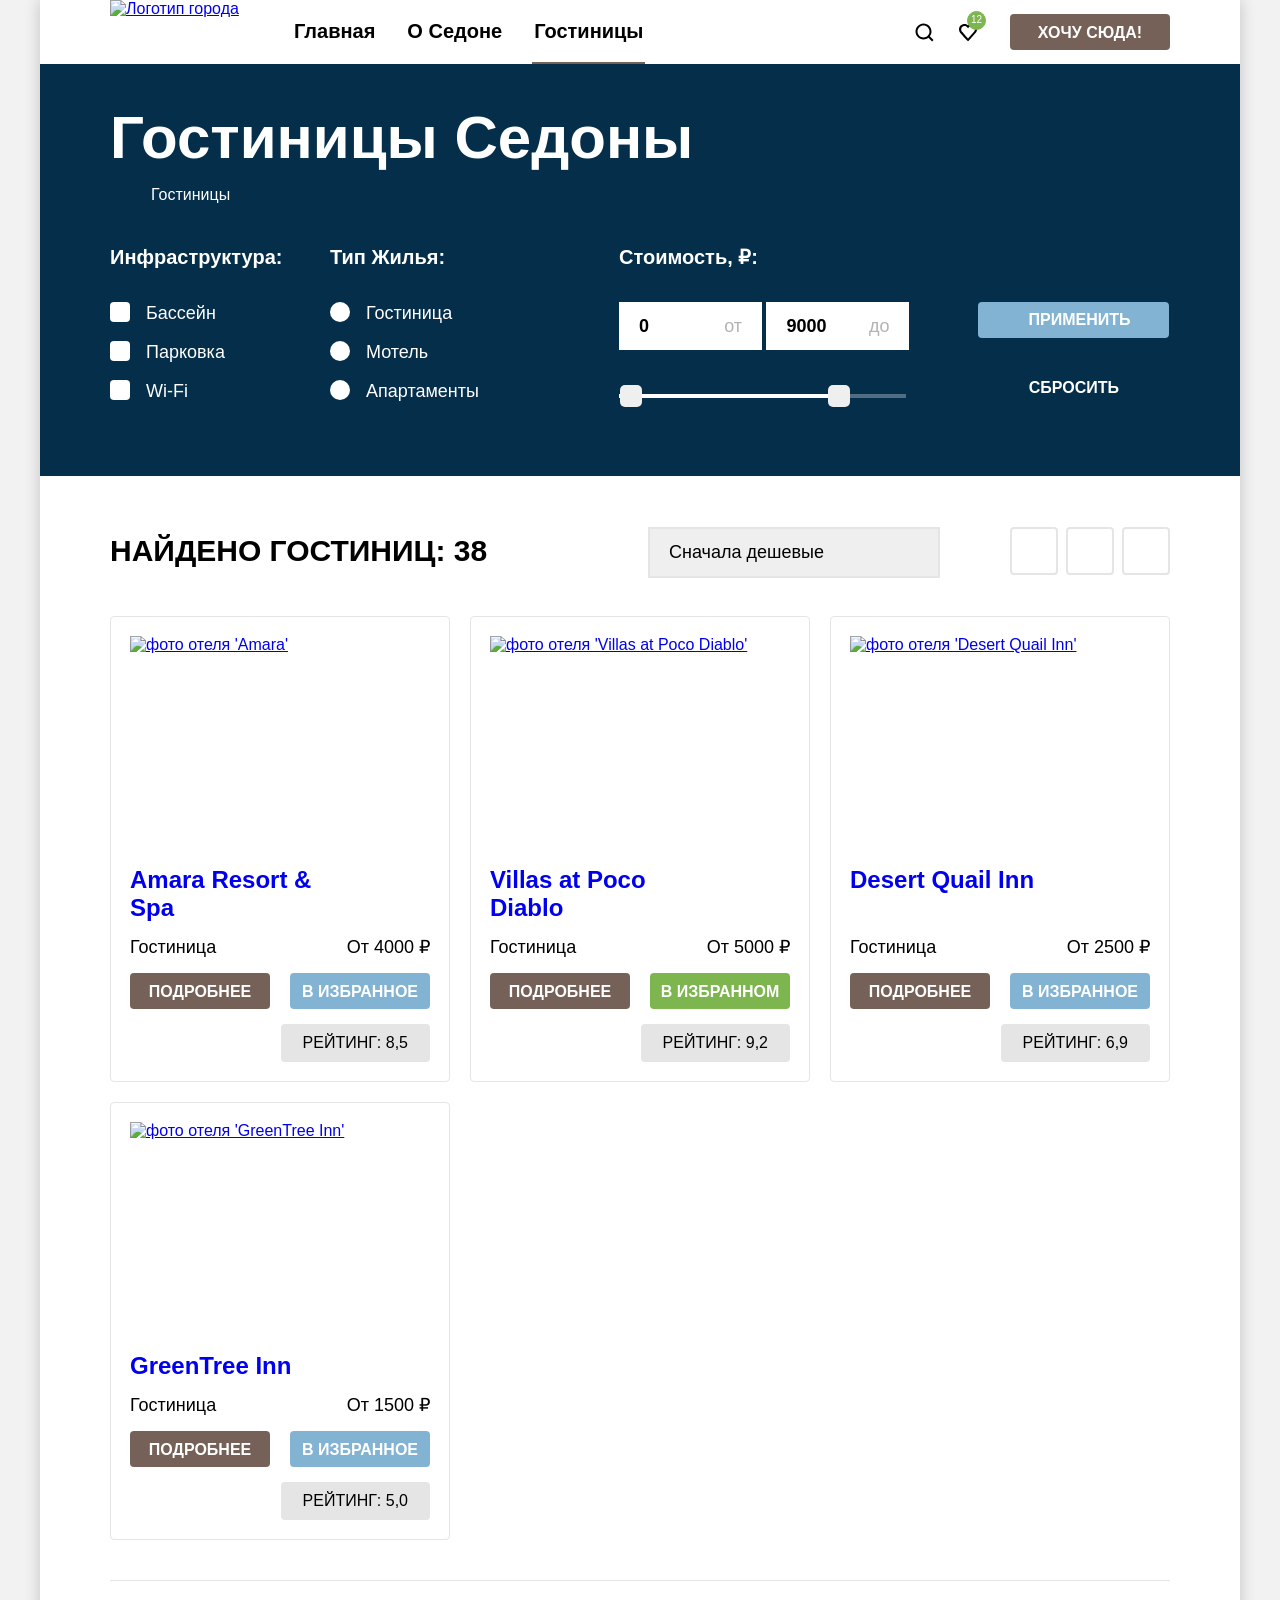
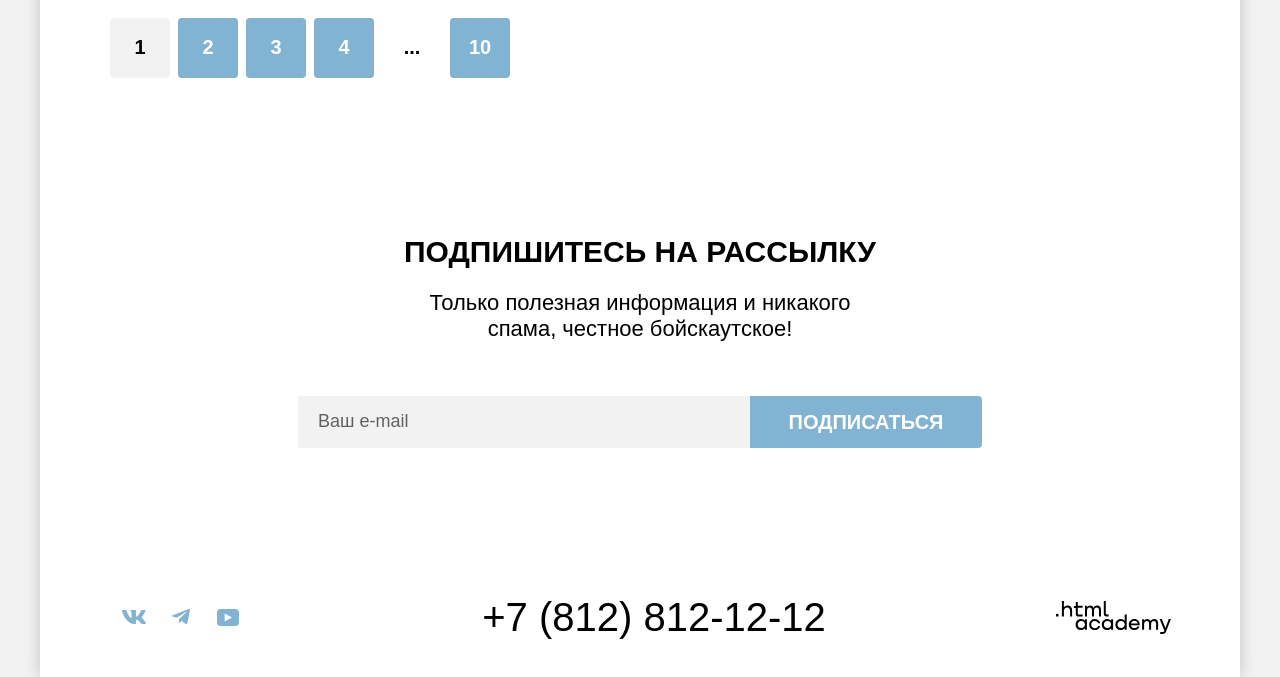
==== commit 576c0ed9: "дз 16.05.Готовый проект" ====
--- a/catalog.html
+++ b/catalog.html
@@ -1,22 +1,19 @@
 <!doctype html>
 <html lang="ru">
+
   <head>
     <meta charset="utf-8" />
-    <link rel="stylesheet" href="./fonts/fonts.css" />
-    <link rel="stylesheet" href="./styles/style.css" />
+    <link rel="stylesheet" href="./styles/style.css">
+    <link rel="icon" type="image/x-icon" href="favicon.ico">
+    <link rel="icon" type="image/png" href="./img/favicon.png">
     <title>Седона: Каталог</title>
   </head>
+
   <body>
     <div class="container">
       <header class="header">
         <a href="#" class="logo-link">
-          <img
-            class="logo"
-            src="./img/logo.svg"
-            alt="Логотип города"
-            width="140"
-            height="70"
-          />
+          <img class="logo" src="./img/logo.svg" alt="Логотип города" width="140" height="70" />
         </a>
         <nav class="nav">
           <ul class="menu">
@@ -33,43 +30,27 @@
           <ul class="user-menu">
             <li class="user-item">
               <a class="search-link" href="">
-                <svg
-                  width="20"
-                  height="20"
-                  viewBox="0 0 20 20"
-                  fill="none"
-                  xmlns="http://www.w3.org/2000/svg"
-                >
+                <svg width="20" height="20" viewBox="0 0 20 20" fill="none" xmlns="http://www.w3.org/2000/svg">
                   <path
                     d="M19.5 18.0083L15.8 14.3287C16.8 13.0359 17.5 11.3453 17.5 9.4558C17.5 5.08011 13.9 1.5 9.5 1.5C5.1 1.5 1.5 5.17956 1.5 9.55525C1.5 13.9309 5.1 17.511 9.5 17.511C11.3 17.511 13 16.9144 14.4 15.8204L18.1 19.5L19.5 18.0083ZM9.5 15.5221C6.2 15.5221 3.5 12.837 3.5 9.55525C3.5 6.27348 6.2 3.5884 9.5 3.5884C12.8 3.5884 15.5 6.27348 15.5 9.55525C15.5 12.837 12.8 15.5221 9.5 15.5221Z"
-                    fill="currentColor"
-                  />
+                    fill="currentColor" />
                 </svg>
                 <span class="visually-hidden">Поиск по сайту</span>
               </a>
             </li>
             <li class="user-item">
               <a class="favourite" href="">
-                <svg
-                  width="20"
-                  height="20"
-                  viewBox="0 0 20 20"
-                  fill="none"
-                  xmlns="http://www.w3.org/2000/svg"
-                >
+                <svg width="20" height="20" viewBox="0 0 20 20" fill="none" xmlns="http://www.w3.org/2000/svg">
                   <path
                     d="M9.9 19C9.6 19 9.3 18.9 9.1 18.6C3.7 12.5 2.4 11.1 2.1 10.7C1.4 9.8 1 8.6 1 7.4C1 4.4 3.4 2 6.5 2C7.8 2 9 2.5 10 3.3C11 2.5 12.3 2 13.5 2C16.5 2 19 4.4 19 7.4C19 8.7 18.5 9.9 17.7 10.8L10.7 18.7C10.5 18.9 10.3 19 9.9 19ZM3.9 9.5C4.2 9.9 7.4 13.5 10 16.4L16.2 9.4C16.7 8.9 16.9 8.2 16.9 7.4C16.9 5.6 15.4 4.1 13.6 4.1C12.6 4.1 11.6 4.6 10.9 5.4C10.6 5.7 10.3 5.8 10 5.8C9.7 5.8 9.4 5.6 9.2 5.4C8.5 4.6 7.5 4.1 6.5 4.1C4.7 4.1 3.2 5.6 3.2 7.4C3.1 8.3 3.5 9 3.9 9.5C3.8 9.5 3.8 9.5 3.9 9.5Z"
-                    fill="currentColor"
-                  />
+                    fill="currentColor" />
                 </svg>
                 <span class="visually-hidden">Избранное</span>
                 <span class="favourite-count">12</span>
               </a>
             </li>
             <li>
-              <a class="button standard-button standard-button-text " href=""
-                >Хочу сюда!</a
-              >
+              <a class="button standard-button standard-button-text " href="">Хочу сюда!</a>
             </li>
           </ul>
         </nav>
@@ -89,24 +70,21 @@
           </ul>
           <div class="filter-set">
             <h2 class="visually-hidden">Фильтр гостиниц</h2>
-            <form
-              class="filter-form"
-              action="https://echo.htmlacademy.ru/courses"
-              method="get"
-            >
-            <fieldset class="filter-box">
+            <form class="filter-form" action="https://echo.htmlacademy.ru/courses" method="get">
+              <fieldset class="filter-box">
                 <legend class="filter-title">Инфраструктура:</legend>
                 <ul class="filter-list">
                   <li class="filter-item">
-                    <input class="filter-check visually-hidden control" type="checkbox" name="pool" id="pool" checked>
+                    <input class="visually-hidden" type="checkbox" name="pool" id="pool" checked>
                     <label class="filter-label control-label checkbox" for="pool">Бассейн</label>
                   </li>
                   <li class="filter-item">
-                    <input class="filter-check visually-hidden control" type="checkbox" name="parking"  id="parking" checked>
+                    <input class="visually-hidden" type="checkbox" name="parking" id="parking"
+                      checked>
                     <label class="filter-label control-label checkbox" for="parking">Парковка</label>
                   </li>
                   <li class="filter-item">
-                    <input class="filter-check visually-hidden control" type="checkbox" name="wi-fi" id="wi-fi">
+                    <input class="visually-hidden" type="checkbox" name="wi-fi" id="wi-fi">
                     <label class="filter-label control-label checkbox" for="wi-fi">Wi-Fi</label>
                   </li>
                 </ul>
@@ -115,16 +93,19 @@
                 <legend class="filter-title">Тип Жилья:</legend>
                 <ul class="filter-list">
                   <li class="filter-item">
-                      <input class="filter-check visually-hidden control" type="radio" name="type" id="hotel" value="hotel" checked>
-                      <label class="filter-label control-label radio-btn" for="hotel">Гостиница </label>
-                  </li>
-                  <li class="filter-item">
-                      <input class="filter-check visually-hidden control" type="radio" name="type" id="motel"  value="motel">
-                       <label class="filter-label control-label radio-btn" for="motel">Мотель</label>
-                  </li>
-                  <li class="filter-item">
-                      <input class="filter-check visually-hidden control" type="radio" name="type"  id="appart" value="appart">
-                       <label class="filter-label control-label radio-btn" for="appart">Апартаменты</label>
+                    <input class="visually-hidden" type="radio" name="type" id="hotel"
+                      value="hotel" checked>
+                    <label class="filter-label control-label radio-btn" for="hotel">Гостиница </label>
+                  </li>
+                  <li class="filter-item">
+                    <input class="filter-check visually-hidden" type="radio" name="type" id="motel"
+                      value="motel">
+                    <label class="filter-label control-label radio-btn" for="motel">Мотель</label>
+                  </li>
+                  <li class="filter-item">
+                    <input class="filter-check visually-hidden" type="radio" name="type" id="appart"
+                      value="appart">
+                    <label class="filter-label control-label radio-btn" for="appart">Апартаменты</label>
                   </li>
                 </ul>
               </fieldset>
@@ -136,7 +117,7 @@
                     <input class="range-input" type="number" name="min-price" value="0" placeholder="от">
                   </label>
                   <label class="range-label">
-                     <span class="range-label-text">  до</span>
+                    <span class="range-label-text"> до</span>
                     <input class="range-input" type="number" name="max-price" value="9000">
                   </label>
                 </div>
@@ -154,7 +135,7 @@
                 </div>
               </fieldset>
               <div class="btn-section">
-                <button class="filter-button" type="submit">Применить</button>
+                <button class="filter-button btn-apply" type="submit">Применить</button>
                 <button class="filter-button btn-reset" type="reset">Сбросить</button>
               </div>
             </form>
@@ -171,106 +152,107 @@
               <option value="popular">По популярности</option>
             </select>
             <ul class="view-list">
-              <li class="view-item">
+              <li>
                 <a class="view-link tiles" href="#">
-                 <span class="visually-hidden">Показать плитками</span>
+                  <span class="visually-hidden">Показать плитками</span>
                 </a>
               </li>
-              <li class="view-item">
+              <li>
                 <a class="view-link slideshow" href="#">
                   <span class="visually-hidden">Показать слайдшоу</span>
                 </a>
               </li>
-              <li class="view-item ">
+              <li>
                 <a class="view-link list" href="#">
                   <span class="visually-hidden">Показать списком</span>
                 </a>
               </li>
-           </ul>
+            </ul>
           </div>
           <h2 class="visually-hidden"> Каталог гостиниц </h2>
-           <ul class="cat-list">
-             <li class="cat-item">
-               <a class="card-img-link" href="#">
-                <img class="hotel-photo" src="./img/amara.jpg"  alt="фото отеля 'Amara'">
-               </a>
-               <a class="card-title-link" href="#">
+          <ul class="cat-list">
+            <li class="cat-item">
+              <a class="card-img-link" href="#">
+                <img class="hotel-photo" src="./img/amara.jpg" alt="фото отеля 'Amara'">
+              </a>
+              <a class="card-title-link" href="#">
                 <h3 class="card-title hot-title">Amara Resort & Spa</h3>
-               </a>
-               <div class="card-text card-info">
+              </a>
+              <div class="card-text card-info">
                 <p class="hot-text">Гостиница</p>
                 <p class="hot-text">От 4000 ₽</p>
-               </div>
-               <div class=" card-info">
-                 <a class="button  standard-button-text card-btn" src="#"> Подробнее</a>
-                 <button class="button standard-button-text card-btn favourite-btn" type="button"> в избранное</button>
-               </div>
-               <div class="card-info rating">
+              </div>
+              <div class=" card-info">
+                <a class="button  standard-button-text card-btn" src="#"> Подробнее</a>
+                <button class="button standard-button-text card-btn favourite-btn" type="button"> в избранное</button>
+              </div>
+              <div class="card-info rating">
                 <span class="stars stars-four"></span>
                 <span class="rating-text">Рейтинг: 8,5</span>
-               </div>
-             </li>
-             <li class="cat-item">
-                <a class="card-img-link" href="#">
-                  <img class="hotel-photo" src="./img/villas.jpg"  alt="фото отеля 'Villas at Poco Diablo'">
-                </a>
-                <a class="card-title-link" href="#">
-                  <h3 class="card-title hot-title">Villas at Poco Diablo</h3>
-                </a>
-               <div class="card-text card-info">
+              </div>
+            </li>
+            <li class="cat-item">
+              <a class="card-img-link" href="#">
+                <img class="hotel-photo" src="./img/villas.jpg" alt="фото отеля 'Villas at Poco Diablo'">
+              </a>
+              <a class="card-title-link" href="#">
+                <h3 class="card-title hot-title">Villas at Poco Diablo</h3>
+              </a>
+              <div class="card-text card-info">
                 <p class="hot-text">Гостиница</p>
                 <p class="hot-text">От 5000 ₽</p>
-               </div>
-               <div class="card-info">
-                 <a class="button standard-button-text card-btn" src="#"> Подробнее</a>
-                 <button class="button standard-button-text card-btn favourite-btn-picked" type="button"> в избранное</button>
-               </div>
-               <div class="card-info rating">
+              </div>
+              <div class="card-info">
+                <a class="button standard-button-text card-btn" src="#"> Подробнее</a>
+                <button class="button standard-button-text card-btn favourite-btn-picked" type="button"> в
+                  избранном</button>
+              </div>
+              <div class="card-info rating">
                 <span class="stars stars-four"></span>
                 <span class="rating-text">Рейтинг: 9,2</span>
-               </div>
-             </li>
-             <li class="cat-item">
-                <a class="card-img-link" href="#">
-                  <img class="hotel-photo" src="./img/desert-quail.jpg"  alt="фото отеля 'Desert Quail Inn'">
-                </a>
-                <a class="card-title-link" href="#">
-                  <h3 class="card-title hot-title">Desert Quail Inn</h3>
-                </a>
-               <div class="card-text card-info">
+              </div>
+            </li>
+            <li class="cat-item">
+              <a class="card-img-link" href="#">
+                <img class="hotel-photo" src="./img/desert-quail.jpg" alt="фото отеля 'Desert Quail Inn'">
+              </a>
+              <a class="card-title-link" href="#">
+                <h3 class="card-title hot-title">Desert Quail Inn</h3>
+              </a>
+              <div class="card-text card-info">
                 <p class="hot-text">Гостиница</p>
                 <p class="hot-text">От 2500 ₽</p>
-               </div>
-               <div class="card-info">
-                 <a class="button standard-button-text card-btn" src="#"> Подробнее</a>
-                 <button class="button standard-button-text card-btn favourite-btn" type="button"> в избранное</button>
-               </div>
-               <div class="card-info rating">
+              </div>
+              <div class="card-info">
+                <a class="button standard-button-text card-btn" src="#"> Подробнее</a>
+                <button class="button standard-button-text card-btn favourite-btn" type="button"> в избранное</button>
+              </div>
+              <div class="card-info rating">
                 <span class="stars stars-three"></span>
                 <span class="rating-text">Рейтинг: 6,9</span>
-               </div>
-             </li>
-             <li class="cat-item">
-                <a class="card-img-link" href="#">
-                  <img class="hotel-photo" src="./img/green-tree.jpg"  alt="фото отеля 'GreenTree Inn'">
-                  </a>
-                <a class="card-title-link" href="#">
-                  <h3 class="card-title hot-title">GreenTree Inn</h3>
-                </a>
-               <div class="card-text card-info">
+              </div>
+            </li>
+            <li class="cat-item">
+              <a class="card-img-link" href="#">
+                <img class="hotel-photo" src="./img/green-tree.jpg" alt="фото отеля 'GreenTree Inn'">
+              </a>
+              <a class="card-title-link" href="#">
+                <h3 class="card-title hot-title">GreenTree Inn</h3>
+              </a>
+              <div class="card-text card-info">
                 <p class="hot-text">Гостиница</p>
                 <p class="hot-text">От 1500 ₽</p>
-               </div>
-               <div class="card-info">
-                 <a class="button standard-button-text card-btn" src="#"> Подробнее</a>
-                 <button class="button standard-button-text card-btn favourite-btn" type="button"> в избранное</button>
-               </div>
-               <div class="card-info rating">
+              </div>
+              <div class="card-info">
+                <a class="button standard-button-text card-btn" src="#"> Подробнее</a>
+                <button class="button standard-button-text card-btn favourite-btn" type="button"> в избранное</button>
+              </div>
+              <div class="card-info rating">
                 <span class="stars stars-two"></span>
                 <span class="rating-text">Рейтинг: 5,0</span>
-               </div>
-             </li>
-           </ul>
+              </div>
+            </li>
+          </ul>
           <div class="pagination">
             <ul class="pag-list">
               <li>
@@ -303,17 +285,9 @@
           <p class="block-text subscription-text">
             Только полезная информация и никакого спама, честное бойскаутское!
           </p>
-          <form
-            class="subsciption-form"
-            action="https://echo.htmlacademy.ru/courses"
-            method="post"
-          >
-            <input
-              class="subscription-field cat-field"
-              type="email"
-              placeholder="Ваш e-mail"
-              name="subscribe" required
-            />
+          <form class="subsciption-form" action="https://echo.htmlacademy.ru/courses" method="post">
+            <input class="subscription-field cat-field" type="email" placeholder="Ваш e-mail" name="subscribe"
+              required />
             <button class="button button-text subcription-button" type="submit">
               Подписаться
             </button>
@@ -324,53 +298,30 @@
           <ul class="footer-item socials">
             <li>
               <a class="social-link" href="#">
-                <svg
-                  width="24"
-                  height="14"
-                  viewBox="0 0 24 14"
-                  fill="none"
-                  xmlns="http://www.w3.org/2000/svg"
-                >
-                  <path
-                    fill-rule="evenodd"
-                    clip-rule="evenodd"
+                <svg width="24" height="14" viewBox="0 0 24 14" fill="none" xmlns="http://www.w3.org/2000/svg">
+                  <path fill-rule="evenodd" clip-rule="evenodd"
                     d="M23.45 0.948C23.616 0.402 23.45 0 22.655 0H20.03C19.362 0 19.054 0.347 18.887 0.73C18.887 0.73 17.552 3.926 15.661 6.002C15.049 6.604 14.771 6.795 14.437 6.795C14.27 6.795 14.019 6.604 14.019 6.057V0.948C14.019 0.292 13.835 0 13.279 0H9.151C8.734 0 8.483 0.304 8.483 0.593C8.483 1.214 9.429 1.358 9.526 3.106V6.904C9.526 7.737 9.373 7.888 9.039 7.888C8.149 7.888 5.984 4.677 4.699 1.003C4.45 0.288 4.198 0 3.527 0H0.9C0.15 0 0 0.347 0 0.73C0 1.412 0.89 4.8 4.145 9.281C6.315 12.341 9.37 14 12.153 14C13.822 14 14.028 13.632 14.028 12.997V10.684C14.028 9.947 14.186 9.8 14.715 9.8C15.105 9.8 15.772 9.992 17.33 11.467C19.11 13.216 19.403 14 20.405 14H23.03C23.78 14 24.156 13.632 23.94 12.904C23.702 12.18 22.852 11.129 21.725 9.882C21.113 9.172 20.195 8.407 19.916 8.024C19.527 7.533 19.638 7.314 19.916 6.877C19.916 6.877 23.116 2.451 23.449 0.948H23.45Z"
-                    fill="currentColor"
-                  />
+                    fill="currentColor" />
                 </svg>
                 <span class="visually-hidden">Ссылка на ВК</span>
               </a>
             </li>
             <li>
               <a class="social-link" href="#">
-                <svg
-                  width="18"
-                  height="16"
-                  viewBox="0 0 18 16"
-                  fill="none"
-                  xmlns="http://www.w3.org/2000/svg"
-                >
+                <svg width="18" height="16" viewBox="0 0 18 16" fill="none" xmlns="http://www.w3.org/2000/svg">
                   <path
                     d="M16.785 0.0992597L0.840489 6.24776C-0.247661 6.68481 -0.241365 7.29184 0.640845 7.56253L4.73445 8.83953L14.2058 2.8637C14.6537 2.59121 15.0629 2.7378 14.7265 3.03636L7.05283 9.96185H7.05103L7.05283 9.96275L6.77045 14.1823C7.18413 14.1823 7.36669 13.9925 7.59871 13.7686L9.58705 11.8351L13.7229 14.89C14.4855 15.31 15.0332 15.0941 15.2229 14.1841L17.9379 1.38885C18.2158 0.274623 17.5126 -0.229883 16.785 0.0992597Z"
-                    fill="currentColor"
-                  />
+                    fill="currentColor" />
                 </svg>
                 <span class="visually-hidden">Ссылка на Телеграмм</span>
               </a>
             </li>
             <li>
               <a class="social-link" href="#">
-                <svg
-                  width="22"
-                  height="17"
-                  viewBox="0 0 22 17"
-                  fill="none"
-                  xmlns="http://www.w3.org/2000/svg"
-                >
+                <svg width="22" height="17" viewBox="0 0 22 17" fill="none" xmlns="http://www.w3.org/2000/svg">
                   <path
                     d="M18.607 0H3.17413C1.31343 0 0 1.59375 0 3.4V13.4937C0 15.4062 1.31343 17 3.17413 17H18.8259C20.4677 17 22 15.4062 22 13.6V3.4C21.7811 1.59375 20.4677 0 18.607 0ZM7.66169 12.5375V4.4625L14.995 8.5L7.66169 12.5375Z"
-                    fill="currentColor"
-                  />
+                    fill="currentColor" />
                 </svg>
                 <span class="visually-hidden">Ссылка на YouTube</span>
               </a>
@@ -381,60 +332,42 @@
           </div>
           <div class="footer-item">
             <a class="refrence-link" href="#">
-              <svg
-                width="115"
-                height="33"
-                viewBox="0 0 115 33"
-                role="img"
-                aria-label="HTML Academy логотип-ссылка"
-                fill="none"
-                xmlns="http://www.w3.org/2000/svg"
-              >
+              <svg width="115" height="33" viewBox="0 0 115 33" role="img" aria-label="HTML Academy логотип-ссылка"
+                fill="none" xmlns="http://www.w3.org/2000/svg">
                 <path d="M0 12.9V15.5H2.5V12.9H0Z" fill="currentColor" />
                 <path
                   d="M11.6 4.5C10 4.5 8.8 5.2 8 6.2H7.9V0H5.9V15.5H7.9V10.2C7.9 8.1 9.2 6.6 11.2 6.6C13 6.6 14.1 8 14.1 9.8V15.5H16.1V9.4C16.2 6.4 14.3 4.5 11.6 4.5Z"
-                  fill="currentColor"
-                />
+                  fill="currentColor" />
                 <path
                   d="M26.6 4.8H21.8V1.1H19.8V4.9H17.9V6.9H19.8V12.9C19.8 14.6 20.8 15.6 22.5 15.6H26.6V13.6H22.9C22.2 13.6 21.8 13.2 21.8 12.5V6.8H26.6V4.8Z"
-                  fill="currentColor"
-                />
+                  fill="currentColor" />
                 <path
                   d="M41.1 4.6C39.5 4.6 38.2 5.4 37.6 6.7H37.5C36.9 5.5 35.7 4.6 34.1 4.6C32.7 4.6 31.6 5.4 31 6.4H30.9V4.8H29V15.4H31V10C31 8 32 6.5 33.6 6.5C35.1 6.5 36 7.5 36 9.1V15.4H38V9.8C38 7.4 39.4 6.5 40.6 6.5C42.1 6.5 43 7.5 43 9.1V15.4H45V8.9C45.1 6.4 43.6 4.6 41.1 4.6Z"
-                  fill="currentColor"
-                />
+                  fill="currentColor" />
                 <path
                   d="M47.8 12.7C47.8 14.4 48.8 15.4 50.6 15.4H52.6V13.4H50.9C50.2 13.4 49.8 13 49.8 12.3V0H47.8V12.7Z"
-                  fill="currentColor"
-                />
+                  fill="currentColor" />
                 <path
                   d="M28.9 19.7C28 18.6 26.7 17.9 25 17.9C21.9 17.9 19.6 20.2 19.6 23.5C19.6 26.8 21.9 29.1 25 29.1C26.8 29.1 28 28.3 28.8 27.2H28.9V28.8H30.9V18.2H28.9V19.7ZM25.3 27.1C23.1 27.1 21.7 25.5 21.7 23.5C21.7 21.5 23.1 19.9 25.3 19.9C27.5 19.9 28.9 21.5 28.9 23.5C28.9 25.4 27.5 27.1 25.3 27.1Z"
-                  fill="currentColor"
-                />
+                  fill="currentColor" />
                 <path
                   d="M44.2 22C43.7 19.6 41.6 17.9 38.8 17.9C35.4 17.9 33.2 20.4 33.2 23.5C33.2 26.6 35.4 29.1 38.8 29.1C41.6 29.1 43.7 27.3 44.2 24.9H42.1C41.7 26.2 40.4 27.2 38.8 27.2C36.6 27.2 35.2 25.6 35.2 23.6C35.2 21.6 36.6 20 38.8 20C40.4 20 41.6 21 42.1 22.2H44.2V22Z"
-                  fill="currentColor"
-                />
+                  fill="currentColor" />
                 <path
                   d="M55.1 19.7C54.2 18.6 52.9 17.9 51.2 17.9C48.1 17.9 45.8 20.2 45.8 23.5C45.8 26.8 48.1 29.1 51.2 29.1C53 29.1 54.2 28.3 55 27.2H55.1V28.8H57.1V18.2H55.1V19.7ZM51.5 27.1C49.3 27.1 47.9 25.5 47.9 23.5C47.9 21.5 49.3 19.9 51.5 19.9C53.7 19.9 55.1 21.5 55.1 23.5C55.1 25.4 53.6 27.1 51.5 27.1Z"
-                  fill="currentColor"
-                />
+                  fill="currentColor" />
                 <path
                   d="M68.7 19.8C67.8 18.7 66.5 17.9 64.8 17.9C61.7 17.9 59.4 20.2 59.4 23.5C59.4 26.8 61.6 29.1 64.8 29.1C66.5 29.1 67.8 28.3 68.6 27.3H68.7V28.8H70.7V13.4H68.7V19.8ZM65.1 27.1C62.9 27.1 61.5 25.5 61.5 23.5C61.5 21.5 62.9 19.9 65.1 19.9C67.3 19.9 68.7 21.5 68.7 23.5C68.6 25.5 67.2 27.1 65.1 27.1Z"
-                  fill="currentColor"
-                />
+                  fill="currentColor" />
                 <path
                   d="M78.3 17.9C75 17.9 72.8 20.4 72.8 23.5C72.8 26.5 74.9 29.1 78.3 29.1C80.8 29.1 82.8 27.8 83.5 25.5H81.4C80.9 26.5 79.8 27.1 78.4 27.1C76.5 27.1 75.1 25.8 75 24.2H83.8C84 20.6 81.8 17.9 78.3 17.9ZM78.3 19.8C80 19.8 81.3 20.8 81.6 22.4H75.1C75.4 20.9 76.6 19.8 78.3 19.8Z"
-                  fill="currentColor"
-                />
+                  fill="currentColor" />
                 <path
                   d="M98.2 17.9C96.6 17.9 95.3 18.7 94.6 19.9H94.5C93.9 18.7 92.7 17.9 91.1 17.9C89.7 17.9 88.6 18.6 88 19.7V18.2H86.1V28.8H88.1V23.4C88.1 21.4 89.1 20 90.7 19.9C92.2 19.9 93.1 20.9 93.1 22.5V28.8H95.1V23.2C95.1 20.8 96.5 19.9 97.7 19.9C99.2 19.9 100.1 20.9 100.1 22.5V28.8H102.1V22.3C102.2 19.7 100.7 17.9 98.2 17.9Z"
-                  fill="currentColor"
-                />
+                  fill="currentColor" />
                 <path
                   d="M109.4 27L105.8 18.1H103.6L108.4 29.7C108.1 30.6 107.7 30.9 106.7 30.9H104.2V32.9H106.7C108.5 32.9 109.5 32.1 110.2 30.3L114.9 18.1H112.8L109.4 27Z"
-                  fill="currentColor"
-                />
+                  fill="currentColor" />
               </svg>
             </a>
           </div>
@@ -443,4 +376,5 @@
     </div>
 
   </body>
+
 </html>
--- a/styles/style.css
+++ b/styles/style.css
@@ -45,7 +45,7 @@
 }
 
 .container {
-  background-color: #fff;
+  background-color: #ffffff;
   width: 1200px;
   margin: 0 auto;
   box-shadow: 0 0 15px 0 rgba(0, 0, 0, 0.2);
@@ -63,6 +63,19 @@
   position: 0 0;
 }
 
+.logo-link:hover {
+  opacity: 0.8;
+}
+
+.logo-link:focus {
+  opacity: 0.8;
+  outline: none;
+}
+
+.logo-link:active {
+  opacity: 0.3;
+}
+
 .logo {
   width: 140px;
   height: 71px;
@@ -92,11 +105,11 @@
 }
 
 .menu-item-active {
-  border-bottom: solid 2px #000;
+  border-bottom: solid 2px #756257;
 }
 
 .menu-link {
-  color: #000;
+  color: #000000;
   text-decoration: none;
   font-size: 20px;
   font-weight: 700;
@@ -104,16 +117,16 @@
 }
 
 .menu-link:hover {
-  color: #756157;
+  color: #756257;
 }
 
 .menu-link:focus {
-  color: #756157;
+  color: #756257;
   outline: none;
 }
 
 .menu-link:active {
-  color: rgba(117, 97, 87, 0.3);
+  color: rgba(117, 98, 87, 0.3);
 }
 
 .user-menu {
@@ -140,22 +153,23 @@
 
 .search-link,
 .favourite {
-  color: #000;
+  color: #000000;
 }
 
 .search-link:hover,
 .favourite:hover {
-  color: #756157;
+  color: #756257;
 }
 
 .search-link:focus,
 .favourite:focus {
-  color: #756157;
+  color: #756257;
+  outline: none;
 }
 
 .search-link:active,
 .favourite:active {
-  color: rgba(117, 97, 87, 0.3);
+  color: rgba(117, 98, 87, 0.3);
 }
 
 .favourite-count {
@@ -180,17 +194,24 @@
   margin: 14px 0 14px 20px;
 }
 
-.standard-button:hover {
-  background-color: rgba(117, 97, 87, 0.8);
-}
-
-.standard-button:focus {
-  background-color: rgba(117, 97, 87, 0.8);
-  outline: none;
-}
-
-.standard-button:active {
-  background-color: rgba(117, 97, 87, 0.3);
+.standard-button:hover, .search-button:hover, .card-btn:hover {
+  background-color: #615048;
+  cursor: pointer;
+}
+
+.standard-button:focus, .search-button:focus, .card-btn:focus {
+  background-color: #615048;
+  outline: none;
+}
+
+.standard-button:active, .search-button:active, .card-btn:active {
+  color: rgba(255, 255, 255, 0.3);
+  background-color: #756157;
+}
+
+.standard-button:disabled, .search-button:disabled,
+.modal-search:disabled, .card-btn:disabled {
+  background-color: #e5e5e5;
 }
 
 .standard-button-text {
@@ -287,6 +308,7 @@
 .pic-text {
   padding: 102px 0;
   width: 400px;
+  color: #fff;
 }
 
 .card {
@@ -419,7 +441,7 @@
   font-weight: 700;
   font-size: 20px;
   line-height: 36px;
-  color: #fff;
+  color: #ffffff;
   border: none;
 }
 
@@ -427,7 +449,8 @@
   background-image: url("../img/subscribe-background.jpg");
   background-repeat: no-repeat;
   background-size: cover;
-  padding: 96px;
+  color: #ffffff;
+  background-color: #042e4a;
 }
 
 .subscription-title {
@@ -453,6 +476,16 @@
   font-family: inherit;
   border: none;
 }
+
+.subscription-field:focus {
+  outline: none;
+  border: solid 3px #83b3d3;
+
+}
+.subscription-field:disabled {
+  opacity: 0.3;
+}
+
 
 .subscription-field::placeholder {
   font-size: 18px;
@@ -479,6 +512,29 @@
     sans-serif;
 }
 
+.subcription-button:hover, .modal-search:hover,
+.popover-btn:hover, .btn-apply:hover, .favourite-btn:hover {
+  background-color: #68a2ca;
+   cursor: pointer;
+}
+
+.subcription-button:focus, .modal-search:focus,
+.popover-btn:focus, .btn-apply:focus, .favourite-btn:focus {
+  outline: none;
+  background-color: #68a2ca;
+}
+
+.subcription-button:active, .modal-search:active,
+.btn-apply:active, .favourite-btn:active {
+  background-color: #82b3d3;
+  color: rgba(255, 255, 255, 0.3);
+}
+
+.subcription-button:disabled, .modal-search:disabled,
+ .btn-apply:disabled, .favourite-btn:disabled {
+  background-color: #e5e5e5;
+}
+
 .footer-menu {
   display: flex;
   padding: 40px 70px 30px;
@@ -499,10 +555,6 @@
   min-width: 142px;
   justify-content: flex-start;
   align-items: center;
-}
-
-.socials-item {
-
 }
 
 .social-link {
@@ -574,8 +626,6 @@
   color: rgba(117, 97, 87, 0.3);
 }
 
-/* CATALOG*/
-
 .filters {
   margin: 0;
   width: 1200px;
@@ -589,8 +639,7 @@
 }
 
 .subscription {
-  padding: 57px;
-  margin-bottom: 35px;
+  padding: 96px;
 }
 
 .cat-field {
@@ -612,7 +661,7 @@
   margin: 0;
   padding: 0;
   gap: 24px;
-   margin-bottom: 40px;
+  margin-bottom: 40px;
 }
 .crumbs-item:not(:first-child) {
   list-style-image: url(../img/list-marker.svg);
@@ -655,7 +704,6 @@
   flex-wrap: wrap;
   gap: 40px 0;
   margin: 0;
-
 }
 
 .filter-box {
@@ -681,13 +729,6 @@
 
 .filter-item {
   margin-bottom: 16px;
-}
-
-.filter-check {
-}
-
-.control {
-
 }
 
 .filter-label {
@@ -697,7 +738,12 @@
   color: #fff;
 }
 
-.control-label {
+.filter-label:hover {
+  opacity: 0.6;
+}
+
+.filter-label:active {
+  opacity: 0.3;
 }
 
 .checkbox {
@@ -717,6 +763,12 @@
   background-color: #fff;
   border-radius: 4px;
 }
+
+.checkbox::before:focus {
+ outline: solid 3px #83b3d3;
+}
+
+
 .checkbox::after {
   content: "";
   position: absolute;
@@ -802,15 +854,33 @@
   line-height: 24px;
 }
 
-.range-input::-webkit-outer-spin-button,
-.range-input::-webkit-inner-spin-button {
+.range-input {
+  -webkit-appearance: none;
+  -moz-appearance: none;
   appearance: none;
-  margin: 0;
+}
+
+.range-input:hover {
+  outline: none;
+}
+
+.range-input:focus {
+  outline: solid 3px #83b3d3;
+}
+
+.range-input:active {
+  outline: solid 3px #83b3d3;
 }
 
 .btn-section {
   margin: 57px 0 0;
   padding: 0;
+}
+
+.btn-group {
+  display: flex;
+  padding: 0;
+  margin: 0;
 }
 
 .filter-button {
@@ -834,7 +904,23 @@
   background-color: transparent;
 }
 
-/*range*/
+.btn-reset:hover {
+  outline: none;
+  opacity: 0.6;
+   cursor: pointer;
+}
+
+.btn-reset:focus-visible {
+  outline: solid 3px #83b3d3;
+}
+
+.btn-reset:active {
+  outline: none;
+  opacity: 0.3;
+}
+.btn-reset:disabled {
+  opacity: 0.1;
+}
 
 .range-scale {
   position: relative;
@@ -858,13 +944,8 @@
   border: none;
 }
 
-.range-toggle:hover {
-}
-
 .range-toggle:focus {
-}
-
-.range-toggle:active {
+  outline: solid 3px #83b3d3;
 }
 
 .toggle-min {
@@ -876,8 +957,6 @@
   top: -9px;
   left: 209px;
 }
-
-/*search*/
 
 .search-title {
   display: inline-block;
@@ -892,7 +971,7 @@
 }
 
 .catalog {
-  padding: 38px 70px 62px;
+  padding: 38px 70px 23px;
 }
 
 .result-filter {
@@ -911,10 +990,27 @@
   font-weight: 400;
   font-size: 18px;
   line-height: 21px;
+  -webkit-appearance: none;
+  -moz-appearance: none;
   appearance: none;
   background-image: url("../img/select-arrow.svg");
   background-repeat: no-repeat;
   background-position: right 18px center;
+  border: solid 2px #e5e5e5;
+}
+
+.select-control:hover {
+  outline: none;
+  border: solid 2px #68a2ca;
+}
+
+.select-control:focus {
+  outline: none;
+  border: solid 2px #68a2ca;
+}
+
+.select-control:disabled {
+  border: solid 2px rgba(0, 0, 0, 0.3);
 }
 
 .view-list {
@@ -927,9 +1023,6 @@
   margin: 0;
   padding: 0;
   width: 175px;
-}
-
-.view-item {
 }
 
 .view-link {
@@ -944,6 +1037,22 @@
   box-sizing: border-box;
 }
 
+.view-link:hover {
+  outline: none;
+  border: 2px solid #000000;
+
+}
+
+.view-link:focus-visible {
+  outline: none;
+  border: solid 2px #68a2ca;
+}
+
+.view-link:active {
+  outline: none;
+  border: 2px solid #000000;
+}
+
 .tiles {
   background-image: url("../img/tiles.svg");
 }
@@ -986,14 +1095,11 @@
 }
 
 .hot-title {
-
   text-transform: none;
   margin: 0 0 15px;
-
 }
 
 .card-img-link {
-
 }
 
 .card-img-link:hover {
@@ -1014,6 +1120,10 @@
   flex-grow: 1;
 }
 
+.card-title-link:visited {
+  color: #000000;
+}
+
 .card-title-link:hover {
   color: #756157;
 }
@@ -1026,8 +1136,6 @@
 .card-title-link:active {
   color: rgba(117, 97, 87, 0.3);
 }
-
-
 
 .card-info {
   display: flex;
@@ -1054,6 +1162,26 @@
 .favourite-btn-picked {
   background-color: #7db54f;
 }
+
+.favourite-btn-picked:hover {
+  background-color: #6c9e42;
+  cursor: pointer;
+}
+
+.favourite-btn-picked:focus {
+  background-color:#6c9e42;
+}
+
+.favourite-btn-picked:active {
+  background-color: #7db54f;
+  color: rgba(255, 255, 255, 0.3);
+}
+
+.favourite-btn-picked:disabled {
+  background-color:#e5e5e5;
+  color: rgba(255, 255, 255, 0.3);
+}
+
 .rating {
   align-items: center;
   margin: 0;
@@ -1123,17 +1251,30 @@
   color: #000;
 }
 
+.pag-btn:hover {
+  background-color: #82b3d3;
+  cursor: pointer;
+}
+
+.pag-btn:focus {
+  background-color: #82b3d3;
+}
+
+.pag-btn:active {
+  background-color: #82b3d3;
+  color: rgba(255, 255, 255, 0.3);
+}
+
 .pag-empty {
   background-color: #fff;
   color: #000;
 }
 
 .modal {
-
   justify-content: center;
-  align-items: center;
+  align-items: flex-start;
   position: fixed;
-  top:0;
+  top: 0;
   left: 0;
   width: 100%;
   height: 100%;
@@ -1147,7 +1288,6 @@
 
 .modal-window {
   width: 717px;
-  /*min-height: 576px;*/
   background-color: #fff;
   box-sizing: border-box;
   box-shadow: 0 25px 50px rgba(255, 255, 255, 0.15);
@@ -1157,7 +1297,7 @@
 }
 
 .close-modal {
-  width:52px;
+  width: 52px;
   height: 52px;
   position: absolute;
   top: 64px;
@@ -1168,23 +1308,42 @@
   cursor: pointer;
 }
 
+
+.close-modal:hover {
+  background-color: #e5e5e5;
+}
+
+.close-modal:focus {
+  background-color: #e5e5e5;
+  outline: solid 3px #83b3d3;
+}
+
+.close-modal:active {
+  background-color: #e5e5e5;
+  outline: none;
+}
+
 .close-modal::before {
- position: absolute;
- top: 24px;
- right: 17px;
-  content: '';
-  width: 14px;
+  position: absolute;
+  top: 25px;
+  right: 15px;
+  content: "";
+  width: 20px;
   height: 2px;
   rotate: 45deg;
   background-color: #000;
 }
 
+.close-modal:active.close-modal::before, .close-modal:active.close-modal::after{
+   opacity: 0.3;
+}
+
 .close-modal::after {
- position: absolute;
- top: 24px;
- right: 17px;
-  content: '';
-  width: 14px;
+  position: absolute;
+  top: 25px;
+  right: 15px;
+  content: "";
+  width: 20px;
   height: 2px;
   rotate: -45deg;
   background-color: #000;
@@ -1192,45 +1351,149 @@
 
 .modal-title {
   text-align: start;
+  margin: 0;
+  margin-bottom: 64px;
+  max-width: 500px;
 }
 
 .modal-settings {
   list-style: none;
   padding: 0;
   margin: 0;
+
 }
 
 .modal-settings-item {
   display: flex;
+  align-items: flex-start;
   justify-content: space-between;
-  margin-bottom: 48px;
-
+  margin-bottom: 23px;
 }
 
 .age {
   display: flex;
-}
+  justify-content: space-between;
+  margin-bottom: 26px;
+  flex-wrap: wrap;
+}
+
+.age .modal-settings-item {
+  min-width: 242px;
+  justify-content: flex-start;
+  gap: 46px;
+}
+
+.age .modal-text {
+  width: auto;
+  max-width: 90px;
+}
+
 
 .modal-text {
-  color:#000;
-  font-family: inherit;
+  color: #000;
   font-weight: 700;
   font-size: 20px;
   line-height: 24px;
+  padding-top: 12px;
+  width: 122px;
 }
 
 .modal-input {
-  box-sizing: border-box;
+  position: relative;
+  box-sizing: border-box;
+  font-family: inherit;
   width: 440px;
   min-height: 48px;
+  font-weight: 700;
+  font-size: 18px;
+  line-height: 24px;
+  background-color: #f2f2f2;
+  border: none;
+  padding-left: 20px;
+}
+
+.modal-input::placeholder {
+  opacity: 0.6;
+}
+
+.modal-input-date {
+  background-image: url("../img/date.svg");
+  background-repeat: no-repeat;
+  border-radius: 4px;
+  background-position: 402px 14px;
+  margin-bottom: 3px;
+}
+
+.modal-input:hover {
+  background-color: #e5e5e5;
+}
+
+.modal-input:focus {
+  background-color: #e5e5e5;
+  outline: solid 3px #83b3d3
+}
+
+.input-group {
+  width: 440px;
+}
+
+.modal-message {
+  padding: 0 20px;
+  font-family: inherit;
+  font-weight: 400;
+  font-size: 16px;
+  line-height: 21px;
+  color: #333333;
+}
+
+.warning-message {
+  color: #ff5757;
+}
+
+.number-btn {
+  padding: 0;
+  margin: 0;
+  width: 40px;
+  height: 48px;
+  color: rgba(117, 97, 87, 0.3);
+  font-size: 26px;
+  border: none;
+  box-sizing: border-box;
+}
+
+.number-btn:hover {
+  color: #000000;
+}
+
+.number-btn:focus {
+  outline: none;
+  color: #000000;
+  border: solid 3px #82b3d3;
+}
+
+.number-btn:active {
+  outline: none;
+  color: rgba(117, 97, 87, 0.3);
+}
+
+.number {
+  width: 31px;
+  height: 48px;
+  background-color: #f2f2f2;
+  box-sizing: border-box;
+  font-family: inherit;
+  font-weight: 700;
+  font-size: 18px;
+  line-height: 20px;
+  padding: 14px 10px;
 }
 
 .modal-search {
-  width:100%;
+  width: 100%;
   height: 60px;
   background-color: #83b3d3;
   border-radius: 10px;
-  color:#fff;
+  color: #fff;
   font-family: inherit;
   font-weight: 700;
   font-size: 20px;
@@ -1241,3 +1504,94 @@
   box-sizing: border-box;
   border: none;
 }
+
+
+
+.kid-label {
+  margin-right: 10px;
+
+}
+
+.popover-section {
+
+  position: relative;
+  padding-top: 12px;
+}
+
+.with-popover {
+  display: flex;
+}
+
+
+.popover-btn {
+  align-self: center;
+  width: 26px;
+  height: 26px;
+  background-color: #83b3d3;
+  border-radius: 50%;
+  border: none;
+  color: #fff;
+  font-family: inherit;
+  font-size: 18px;
+
+}
+
+.popover-content {
+  box-sizing: border-box;
+  width: 256px;
+  margin: 0;
+  position: absolute;
+  top: 100%;
+  left: 50%;
+  transform: translateX(-50%);
+  padding-top: 15px;
+  display: none;
+
+}
+
+.popover-text {
+  display: block;
+  padding: 19px 18px 23px 22px;
+  color: #fff;
+  font-weight: 400;
+  font-size: 16px;
+  line-height: 20px;
+  background-color: #333333;
+  box-shadow: 0 15px 30px rgb(0, 0, 0, 0.3);
+  border-radius: 10px;
+  position: relative;
+}
+
+.popover-text::before {
+  content: "";
+  display: block;
+  background-image: url("../img/popover.svg");
+  background-repeat: no-repeat;
+  background-size: contain;
+  width: 26px;
+  height: 26px;
+  position: absolute;
+  top: -11px;
+  left: 115px;
+}
+
+.popover-section:hover .popover-content {
+  display: block;
+}
+
+.popover-section:focus-within .popover-content {
+  display: block;
+}
+
+
+input[type="number"] {
+  -webkit-appearance: textfield;
+  -moz-appearance: textfield;
+  appearance: textfield;
+}
+
+input[type="number"]::-webkit-outer-spin-button,
+input[type="number"]::-webkit-inner-spin-button {
+  -webkit-appearance: none;
+  margin: 0;
+}
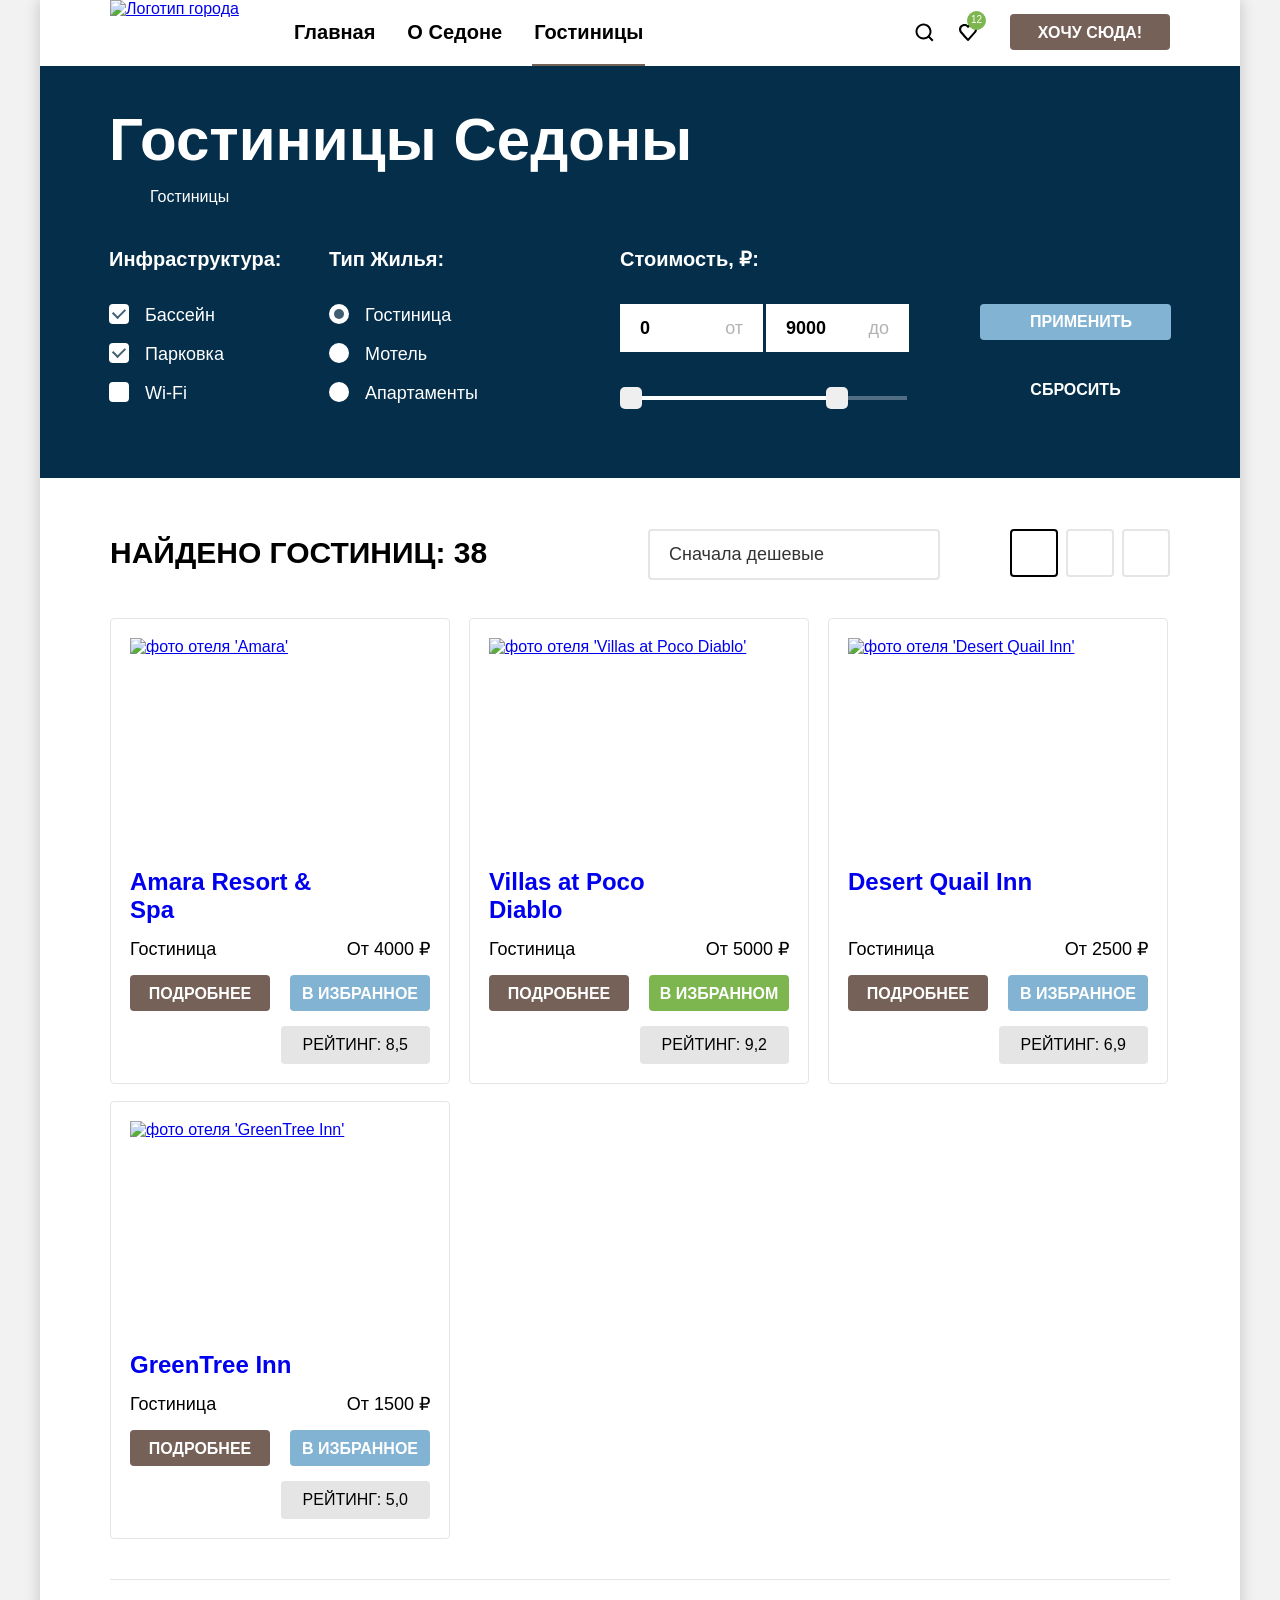
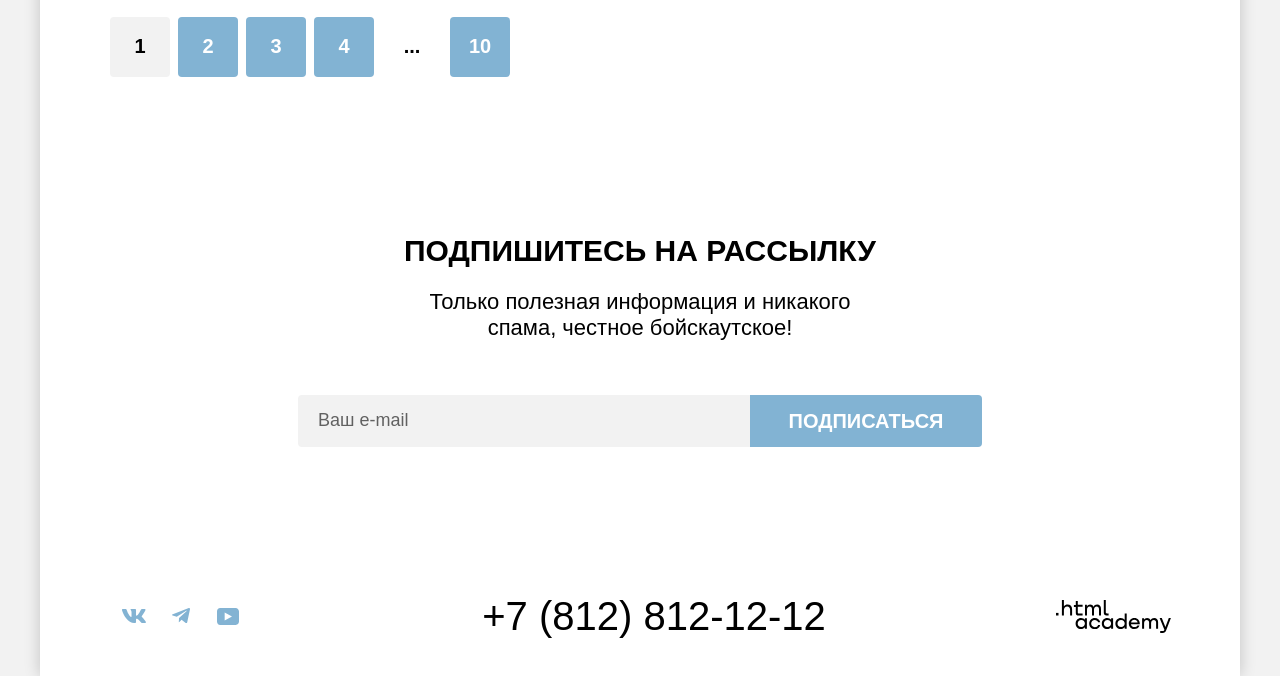
==== commit a86450d2: "Подготовка к защите" ====
--- a/catalog.html
+++ b/catalog.html
@@ -1,6 +1,5 @@
 <!doctype html>
 <html lang="ru">
-
   <head>
     <meta charset="utf-8" />
     <link rel="stylesheet" href="./styles/style.css">
@@ -8,7 +7,6 @@
     <link rel="icon" type="image/png" href="./img/favicon.png">
     <title>Седона: Каталог</title>
   </head>
-
   <body>
     <div class="container">
       <header class="header">
@@ -29,7 +27,7 @@
           </ul>
           <ul class="user-menu">
             <li class="user-item">
-              <a class="search-link" href="">
+              <a class="search-link" href="#">
                 <svg width="20" height="20" viewBox="0 0 20 20" fill="none" xmlns="http://www.w3.org/2000/svg">
                   <path
                     d="M19.5 18.0083L15.8 14.3287C16.8 13.0359 17.5 11.3453 17.5 9.4558C17.5 5.08011 13.9 1.5 9.5 1.5C5.1 1.5 1.5 5.17956 1.5 9.55525C1.5 13.9309 5.1 17.511 9.5 17.511C11.3 17.511 13 16.9144 14.4 15.8204L18.1 19.5L19.5 18.0083ZM9.5 15.5221C6.2 15.5221 3.5 12.837 3.5 9.55525C3.5 6.27348 6.2 3.5884 9.5 3.5884C12.8 3.5884 15.5 6.27348 15.5 9.55525C15.5 12.837 12.8 15.5221 9.5 15.5221Z"
@@ -39,7 +37,7 @@
               </a>
             </li>
             <li class="user-item">
-              <a class="favourite" href="">
+              <a class="favourite" href="#">
                 <svg width="20" height="20" viewBox="0 0 20 20" fill="none" xmlns="http://www.w3.org/2000/svg">
                   <path
                     d="M9.9 19C9.6 19 9.3 18.9 9.1 18.6C3.7 12.5 2.4 11.1 2.1 10.7C1.4 9.8 1 8.6 1 7.4C1 4.4 3.4 2 6.5 2C7.8 2 9 2.5 10 3.3C11 2.5 12.3 2 13.5 2C16.5 2 19 4.4 19 7.4C19 8.7 18.5 9.9 17.7 10.8L10.7 18.7C10.5 18.9 10.3 19 9.9 19ZM3.9 9.5C4.2 9.9 7.4 13.5 10 16.4L16.2 9.4C16.7 8.9 16.9 8.2 16.9 7.4C16.9 5.6 15.4 4.1 13.6 4.1C12.6 4.1 11.6 4.6 10.9 5.4C10.6 5.7 10.3 5.8 10 5.8C9.7 5.8 9.4 5.6 9.2 5.4C8.5 4.6 7.5 4.1 6.5 4.1C4.7 4.1 3.2 5.6 3.2 7.4C3.1 8.3 3.5 9 3.9 9.5C3.8 9.5 3.8 9.5 3.9 9.5Z"
@@ -50,7 +48,7 @@
               </a>
             </li>
             <li>
-              <a class="button standard-button standard-button-text " href="">Хочу сюда!</a>
+              <a class="button standard-button standard-button-text " href="#">Хочу сюда!</a>
             </li>
           </ul>
         </nav>
@@ -75,16 +73,16 @@
                 <legend class="filter-title">Инфраструктура:</legend>
                 <ul class="filter-list">
                   <li class="filter-item">
-                    <input class="visually-hidden" type="checkbox" name="pool" id="pool" checked>
+                    <input class="visually-hidden control" type="checkbox" name="pool" id="pool" checked>
                     <label class="filter-label control-label checkbox" for="pool">Бассейн</label>
                   </li>
                   <li class="filter-item">
-                    <input class="visually-hidden" type="checkbox" name="parking" id="parking"
+                    <input class="visually-hidden control" type="checkbox" name="parking" id="parking"
                       checked>
                     <label class="filter-label control-label checkbox" for="parking">Парковка</label>
                   </li>
                   <li class="filter-item">
-                    <input class="visually-hidden" type="checkbox" name="wi-fi" id="wi-fi">
+                    <input class="visually-hidden control" type="checkbox" name="wi-fi" id="wi-fi">
                     <label class="filter-label control-label checkbox" for="wi-fi">Wi-Fi</label>
                   </li>
                 </ul>
@@ -93,17 +91,17 @@
                 <legend class="filter-title">Тип Жилья:</legend>
                 <ul class="filter-list">
                   <li class="filter-item">
-                    <input class="visually-hidden" type="radio" name="type" id="hotel"
+                    <input class="visually-hidden control" type="radio" name="type" id="hotel"
                       value="hotel" checked>
                     <label class="filter-label control-label radio-btn" for="hotel">Гостиница </label>
                   </li>
                   <li class="filter-item">
-                    <input class="filter-check visually-hidden" type="radio" name="type" id="motel"
+                    <input class="filter-check visually-hidden control" type="radio" name="type" id="motel"
                       value="motel">
                     <label class="filter-label control-label radio-btn" for="motel">Мотель</label>
                   </li>
                   <li class="filter-item">
-                    <input class="filter-check visually-hidden" type="radio" name="type" id="appart"
+                    <input class="filter-check visually-hidden control" type="radio" name="type" id="appart"
                       value="appart">
                     <label class="filter-label control-label radio-btn" for="appart">Апартаменты</label>
                   </li>
@@ -153,7 +151,7 @@
             </select>
             <ul class="view-list">
               <li>
-                <a class="view-link tiles" href="#">
+                <a class="view-link tiles view-link-active" href="#">
                   <span class="visually-hidden">Показать плитками</span>
                 </a>
               </li>
@@ -183,7 +181,7 @@
                 <p class="hot-text">От 4000 ₽</p>
               </div>
               <div class=" card-info">
-                <a class="button  standard-button-text card-btn" src="#"> Подробнее</a>
+                <a class="button  standard-button-text card-btn" href="#"> Подробнее</a>
                 <button class="button standard-button-text card-btn favourite-btn" type="button"> в избранное</button>
               </div>
               <div class="card-info rating">
@@ -203,7 +201,7 @@
                 <p class="hot-text">От 5000 ₽</p>
               </div>
               <div class="card-info">
-                <a class="button standard-button-text card-btn" src="#"> Подробнее</a>
+                <a class="button standard-button-text card-btn" href="#"> Подробнее</a>
                 <button class="button standard-button-text card-btn favourite-btn-picked" type="button"> в
                   избранном</button>
               </div>
@@ -224,7 +222,7 @@
                 <p class="hot-text">От 2500 ₽</p>
               </div>
               <div class="card-info">
-                <a class="button standard-button-text card-btn" src="#"> Подробнее</a>
+                <a class="button standard-button-text card-btn" href="#"> Подробнее</a>
                 <button class="button standard-button-text card-btn favourite-btn" type="button"> в избранное</button>
               </div>
               <div class="card-info rating">
@@ -244,7 +242,7 @@
                 <p class="hot-text">От 1500 ₽</p>
               </div>
               <div class="card-info">
-                <a class="button standard-button-text card-btn" src="#"> Подробнее</a>
+                <a class="button standard-button-text card-btn" href="#"> Подробнее</a>
                 <button class="button standard-button-text card-btn favourite-btn" type="button"> в избранное</button>
               </div>
               <div class="card-info rating">
@@ -331,7 +329,7 @@
             <a class="tel" href="tel:+78128121212">+7 (812) 812-12-12</a>
           </div>
           <div class="footer-item">
-            <a class="refrence-link" href="#">
+            <a class="refrence-link" href="https://htmlacademy.ru/intensive/htmlcss">
               <svg width="115" height="33" viewBox="0 0 115 33" role="img" aria-label="HTML Academy логотип-ссылка"
                 fill="none" xmlns="http://www.w3.org/2000/svg">
                 <path d="M0 12.9V15.5H2.5V12.9H0Z" fill="currentColor" />
@@ -374,7 +372,5 @@
         </section>
       </footer>
     </div>
-
   </body>
-
 </html>
--- a/styles/style.css
+++ b/styles/style.css
@@ -41,7 +41,7 @@
   text-transform: uppercase;
   text-decoration: none;
   border: none;
-  color: #fff;
+  color: #ffffff;
 }
 
 .container {
@@ -101,7 +101,8 @@
 }
 
 .menu-item {
-  padding: 19px 2px;
+  padding: 20px 2px;
+  box-sizing: border-box;
 }
 
 .menu-item-active {
@@ -179,7 +180,7 @@
   width: 11px;
   height: 11px;
   padding: 3px;
-  color: #fff;
+  color: #ffffff;
   background-color: #7db54f;
   border: solid 1px #7db54f;
   border-radius: 50%;
@@ -194,23 +195,31 @@
   margin: 14px 0 14px 20px;
 }
 
-.standard-button:hover, .search-button:hover, .card-btn:hover {
+.standard-button:hover,
+.search-button:hover,
+.card-btn:hover {
   background-color: #615048;
   cursor: pointer;
 }
 
-.standard-button:focus, .search-button:focus, .card-btn:focus {
+.standard-button:focus,
+.search-button:focus,
+.card-btn:focus {
   background-color: #615048;
   outline: none;
 }
 
-.standard-button:active, .search-button:active, .card-btn:active {
+.standard-button:active,
+.search-button:active,
+.card-btn:active {
   color: rgba(255, 255, 255, 0.3);
   background-color: #756157;
 }
 
-.standard-button:disabled, .search-button:disabled,
-.modal-search:disabled, .card-btn:disabled {
+.standard-button:disabled,
+.search-button:disabled,
+.modal-search:disabled,
+.card-btn:disabled {
   background-color: #e5e5e5;
 }
 
@@ -308,7 +317,7 @@
 .pic-text {
   padding: 102px 0;
   width: 400px;
-  color: #fff;
+  color: #ffffff;
 }
 
 .card {
@@ -475,13 +484,14 @@
   margin: 0;
   font-family: inherit;
   border: none;
+  border-radius: 4px 0 0 4px;
 }
 
 .subscription-field:focus {
-  outline: none;
-  border: solid 3px #83b3d3;
-
-}
+  outline: solid 3px #83b3d3;
+  outline-offset: -3px;
+}
+
 .subscription-field:disabled {
   opacity: 0.3;
 }
@@ -499,8 +509,7 @@
   width: 232px;
   margin: 0;
   border: none;
-  border-top-left-radius: 0;
-  border-bottom-left-radius: 0;
+  border-radius: 0 4px 4px 0;
   min-height: 52px;
   font-size: 20px;
   line-height: 36px;
@@ -512,26 +521,36 @@
     sans-serif;
 }
 
-.subcription-button:hover, .modal-search:hover,
-.popover-btn:hover, .btn-apply:hover, .favourite-btn:hover {
+.subcription-button:hover,
+.modal-search:hover,
+.popover-btn:hover,
+.btn-apply:hover,
+.favourite-btn:hover {
   background-color: #68a2ca;
-   cursor: pointer;
-}
-
-.subcription-button:focus, .modal-search:focus,
-.popover-btn:focus, .btn-apply:focus, .favourite-btn:focus {
+  cursor: pointer;
+}
+
+.subcription-button:focus,
+.modal-search:focus,
+.popover-btn:focus,
+.btn-apply:focus,
+.favourite-btn:focus {
   outline: none;
   background-color: #68a2ca;
 }
 
-.subcription-button:active, .modal-search:active,
-.btn-apply:active, .favourite-btn:active {
+.subcription-button:active,
+.modal-search:active,
+.btn-apply:active,
+.favourite-btn:active {
   background-color: #82b3d3;
   color: rgba(255, 255, 255, 0.3);
 }
 
-.subcription-button:disabled, .modal-search:disabled,
- .btn-apply:disabled, .favourite-btn:disabled {
+.subcription-button:disabled,
+.modal-search:disabled,
+.btn-apply:disabled,
+.favourite-btn:disabled {
   background-color: #e5e5e5;
 }
 
@@ -610,7 +629,7 @@
 .refrence-link {
   justify-self: flex-end;
   padding: 9px 0;
-  color: #000;
+  color: #000000;
 }
 
 .refrence-link:hover {
@@ -634,7 +653,7 @@
   background-position: 0 0;
   background-size: cover;
   background-repeat: no-repeat;
-  padding: 35px 70px 38px;
+  padding: 35px 69px 38px;
   box-sizing: border-box;
 }
 
@@ -650,7 +669,7 @@
   font-weight: 700;
   font-size: 60px;
   line-height: 78px;
-  color: #fff;
+  color: #ffffff;
   margin: 0 0 7px 0;
 }
 
@@ -662,7 +681,9 @@
   padding: 0;
   gap: 24px;
   margin-bottom: 40px;
-}
+  align-items: center;
+}
+
 .crumbs-item:not(:first-child) {
   list-style-image: url(../img/list-marker.svg);
   padding-left: 3px;
@@ -672,18 +693,30 @@
   font-weight: 400;
   font-size: 16px;
   line-height: 21px;
-  color: #fff;
+  color: #ffffff;
   text-decoration: none;
 }
+
+.crumbs-link:hover {
+  opacity: 0.6;
+}
+
+.crumbs-link:focus {
+  opacity: 0.6;
+  outline: none;
+}
+
+.crumbs-link:active {
+  opacity: 0.3;
+}
+
 .home-link {
-  display: block;
   box-sizing: border-box;
   background-image: url("../img/home.svg");
   background-repeat: no-repeat;
-  background-position: 0 0;
-  background-size: cover;
-  width: 12px;
-  height: 13px;
+  background-position: center;
+  width: 13px;
+  height: 15px;
   padding: 7px;
 }
 
@@ -711,12 +744,13 @@
   padding: 0;
   margin: 0;
 }
+
 .filter-title {
   margin-bottom: 33px;
   font-weight: 700;
   font-size: 20px;
   line-height: 24px;
-  color: #fff;
+  color: #ffffff;
   padding: 0;
 }
 
@@ -735,7 +769,7 @@
   font-weight: 400;
   font-size: 18px;
   line-height: 23px;
-  color: #fff;
+  color: #ffffff;
 }
 
 .filter-label:hover {
@@ -760,14 +794,9 @@
   top: 0;
   width: 20px;
   height: 20px;
-  background-color: #fff;
+  background-color: #ffffff;
   border-radius: 4px;
 }
-
-.checkbox::before:focus {
- outline: solid 3px #83b3d3;
-}
-
 
 .checkbox::after {
   content: "";
@@ -797,9 +826,10 @@
   top: 0;
   width: 20px;
   height: 20px;
-  background-color: #fff;
+  background-color: #ffffff;
   border-radius: 50%;
 }
+
 .radio-btn::after {
   content: "";
   position: absolute;
@@ -816,19 +846,23 @@
   display: block;
 }
 
+.control:focus + .control-label::before {
+  outline: solid 3px #83b3d3;
+}
+
 .price-box {
-  margin: 0 69px;
+  margin: 0 71px;
 }
 
 .range-inputs-wrapper {
-  display: inline-block;
+  display: flex;
   padding: 0;
   margin-bottom: 44px;
+  gap: 3px;
 }
 
 .range-label {
   position: relative;
-  display: inline-block;
 }
 
 .range-label-text {
@@ -845,19 +879,13 @@
   box-sizing: border-box;
   width: 143px;
   height: 48px;
-  background-color: #fff;
+  background-color: #ffffff;
   border: none;
   padding: 12px 44px 12px 20px;
   margin: 0;
   font-weight: 700;
   font-size: 18px;
   line-height: 24px;
-}
-
-.range-input {
-  -webkit-appearance: none;
-  -moz-appearance: none;
-  appearance: none;
 }
 
 .range-input:hover {
@@ -889,7 +917,7 @@
   font-size: 16px;
   line-height: 20px;
   text-transform: uppercase;
-  color: #fff;
+  color: #ffffff;
   padding: 8px 50px;
   border-radius: 4px;
   background-color: #82b3d3;
@@ -907,7 +935,7 @@
 .btn-reset:hover {
   outline: none;
   opacity: 0.6;
-   cursor: pointer;
+  cursor: pointer;
 }
 
 .btn-reset:focus-visible {
@@ -918,6 +946,7 @@
   outline: none;
   opacity: 0.3;
 }
+
 .btn-reset:disabled {
   opacity: 0.1;
 }
@@ -933,7 +962,8 @@
   position: absolute;
   width: 226px;
   height: 4px;
-  background-color: #fff;
+  background-color: #ffffff;
+
 }
 
 .range-toggle {
@@ -950,12 +980,12 @@
 
 .toggle-min {
   top: -9px;
-  left: 1px;
+  left: 0;
 }
 
 .toggle-max {
   top: -9px;
-  left: 209px;
+  left: 206px;
 }
 
 .search-title {
@@ -990,6 +1020,8 @@
   font-weight: 400;
   font-size: 18px;
   line-height: 21px;
+  background-color: #ffffff;
+  color: #333333;
   -webkit-appearance: none;
   -moz-appearance: none;
   appearance: none;
@@ -997,6 +1029,7 @@
   background-repeat: no-repeat;
   background-position: right 18px center;
   border: solid 2px #e5e5e5;
+  border-radius: 4px;
 }
 
 .select-control:hover {
@@ -1053,6 +1086,10 @@
   border: 2px solid #000000;
 }
 
+.view-link-active {
+  border: 2px solid #000000;
+}
+
 .tiles {
   background-image: url("../img/tiles.svg");
 }
@@ -1071,7 +1108,7 @@
   list-style: none;
   margin: 0;
   padding: 0;
-  gap: 20px;
+  gap: 17px;
   margin-bottom: 40px;
 }
 
@@ -1099,8 +1136,7 @@
   margin: 0 0 15px;
 }
 
-.card-img-link {
-}
+.card-img-link {}
 
 .card-img-link:hover {
   opacity: 0.6;
@@ -1169,7 +1205,7 @@
 }
 
 .favourite-btn-picked:focus {
-  background-color:#6c9e42;
+  background-color: #6c9e42;
 }
 
 .favourite-btn-picked:active {
@@ -1178,7 +1214,7 @@
 }
 
 .favourite-btn-picked:disabled {
-  background-color:#e5e5e5;
+  background-color: #e5e5e5;
   color: rgba(255, 255, 255, 0.3);
 }
 
@@ -1197,12 +1233,15 @@
 .stars-two {
   width: 42px;
 }
+
 .stars-three {
   width: 66px;
 }
+
 .stars-four {
   width: 89px;
 }
+
 .stars-five {
   width: 95px;
 }
@@ -1234,7 +1273,7 @@
   border-radius: 4px;
   background-color: #82b3d3;
   text-decoration: none;
-  color: #fff;
+  color: #ffffff;
   font-family: inherit;
   font-weight: 700;
   font-size: 20px;
@@ -1247,27 +1286,34 @@
 }
 
 .pag-active {
+  outline: none;
   background-color: #f2f2f2;
-  color: #000;
-}
-
-.pag-btn:hover {
-  background-color: #82b3d3;
+  color: #000000;
+}
+
+.pag-btn:hover:not(.pag-active):not(.pag-empty) {
+  outline: solid 1px #82b3d3;
+  outline-offset: -1px;
+  background-color: #68a2ca;
   cursor: pointer;
 }
 
-.pag-btn:focus {
-  background-color: #82b3d3;
-}
-
-.pag-btn:active {
+.pag-btn:focus:not(.pag-active):not(.pag-empty) {
+  outline: solid 1px #82b3d3;
+  outline-offset: -1px;
+  background-color: #68a2ca;
+}
+
+.pag-btn:active:not(.pag-active):not(.pag-empty) {
+  outline: none;
   background-color: #82b3d3;
   color: rgba(255, 255, 255, 0.3);
 }
 
 .pag-empty {
-  background-color: #fff;
-  color: #000;
+  outline: none;
+  background-color: #ffffff;
+  color: #000000;
 }
 
 .modal {
@@ -1288,7 +1334,7 @@
 
 .modal-window {
   width: 717px;
-  background-color: #fff;
+  background-color: #ffffff;
   box-sizing: border-box;
   box-shadow: 0 25px 50px rgba(255, 255, 255, 0.15);
   border-radius: 30px;
@@ -1303,6 +1349,7 @@
   top: 64px;
   right: 52px;
   background-color: #f2f2f2;
+  color: #000000;
   border-radius: 50%;
   border: none;
   cursor: pointer;
@@ -1323,31 +1370,10 @@
   outline: none;
 }
 
-.close-modal::before {
-  position: absolute;
-  top: 25px;
-  right: 15px;
-  content: "";
-  width: 20px;
-  height: 2px;
-  rotate: 45deg;
-  background-color: #000;
-}
-
-.close-modal:active.close-modal::before, .close-modal:active.close-modal::after{
-   opacity: 0.3;
-}
-
-.close-modal::after {
-  position: absolute;
-  top: 25px;
-  right: 15px;
-  content: "";
-  width: 20px;
-  height: 2px;
-  rotate: -45deg;
-  background-color: #000;
-}
+.close-modal:active svg {
+  opacity: 0.3;
+}
+
 
 .modal-title {
   text-align: start;
@@ -1390,7 +1416,7 @@
 
 
 .modal-text {
-  color: #000;
+  color: #000000;
   font-weight: 700;
   font-size: 20px;
   line-height: 24px;
@@ -1407,13 +1433,10 @@
   font-weight: 700;
   font-size: 18px;
   line-height: 24px;
+  color: #000000;
   background-color: #f2f2f2;
   border: none;
   padding-left: 20px;
-}
-
-.modal-input::placeholder {
-  opacity: 0.6;
 }
 
 .modal-input-date {
@@ -1430,7 +1453,8 @@
 
 .modal-input:focus {
   background-color: #e5e5e5;
-  outline: solid 3px #83b3d3
+  outline: solid 3px #83b3d3;
+  z-index: 1;
 }
 
 .input-group {
@@ -1451,10 +1475,12 @@
 }
 
 .number-btn {
+  position: relative;
   padding: 0;
   margin: 0;
   width: 40px;
   height: 48px;
+  background-color: #f2f2f2;
   color: rgba(117, 97, 87, 0.3);
   font-size: 26px;
   border: none;
@@ -1466,13 +1492,30 @@
 }
 
 .number-btn:focus {
-  outline: none;
   color: #000000;
+  outline: none;
+}
+
+.number-btn::after {
+  content: "";
+  display: none;
+  background: transparent;
+  width: 20px;
+  height: 20px;
+  position: absolute;
+  top: 0;
+  left: 50%;
+  transform: translateX(-50%) translateY(50%);
   border: solid 3px #82b3d3;
+  border-radius: 4px;
+
+}
+
+.number-btn:focus::after {
+  display: block;
 }
 
 .number-btn:active {
-  outline: none;
   color: rgba(117, 97, 87, 0.3);
 }
 
@@ -1485,7 +1528,8 @@
   font-weight: 700;
   font-size: 18px;
   line-height: 20px;
-  padding: 14px 10px;
+  padding: 2px 2px;
+  text-align: center;
 }
 
 .modal-search {
@@ -1493,7 +1537,7 @@
   height: 60px;
   background-color: #83b3d3;
   border-radius: 10px;
-  color: #fff;
+  color: #ffffff;
   font-family: inherit;
   font-weight: 700;
   font-size: 20px;
@@ -1505,15 +1549,12 @@
   border: none;
 }
 
-
-
 .kid-label {
   margin-right: 10px;
 
 }
 
 .popover-section {
-
   position: relative;
   padding-top: 12px;
 }
@@ -1522,18 +1563,18 @@
   display: flex;
 }
 
-
 .popover-btn {
-  align-self: center;
   width: 26px;
   height: 26px;
   background-color: #83b3d3;
   border-radius: 50%;
   border: none;
-  color: #fff;
+  color: #ffffff;
   font-family: inherit;
   font-size: 18px;
-
+  display: flex;
+  justify-content: center;
+  align-items: center;
 }
 
 .popover-content {
@@ -1546,13 +1587,12 @@
   transform: translateX(-50%);
   padding-top: 15px;
   display: none;
-
 }
 
 .popover-text {
   display: block;
   padding: 19px 18px 23px 22px;
-  color: #fff;
+  color: #ffffff;
   font-weight: 400;
   font-size: 16px;
   line-height: 20px;
@@ -1583,15 +1623,17 @@
   display: block;
 }
 
-
-input[type="number"] {
+.number,
+.range-input {
   -webkit-appearance: textfield;
   -moz-appearance: textfield;
   appearance: textfield;
 }
 
-input[type="number"]::-webkit-outer-spin-button,
-input[type="number"]::-webkit-inner-spin-button {
+.number::-webkit-outer-spin-button,
+.range-input::-webkit-outer-spin-button,
+.number::-webkit-inner-spin-button,
+.range-input::-webkit-inner-spin-button {
   -webkit-appearance: none;
   margin: 0;
 }
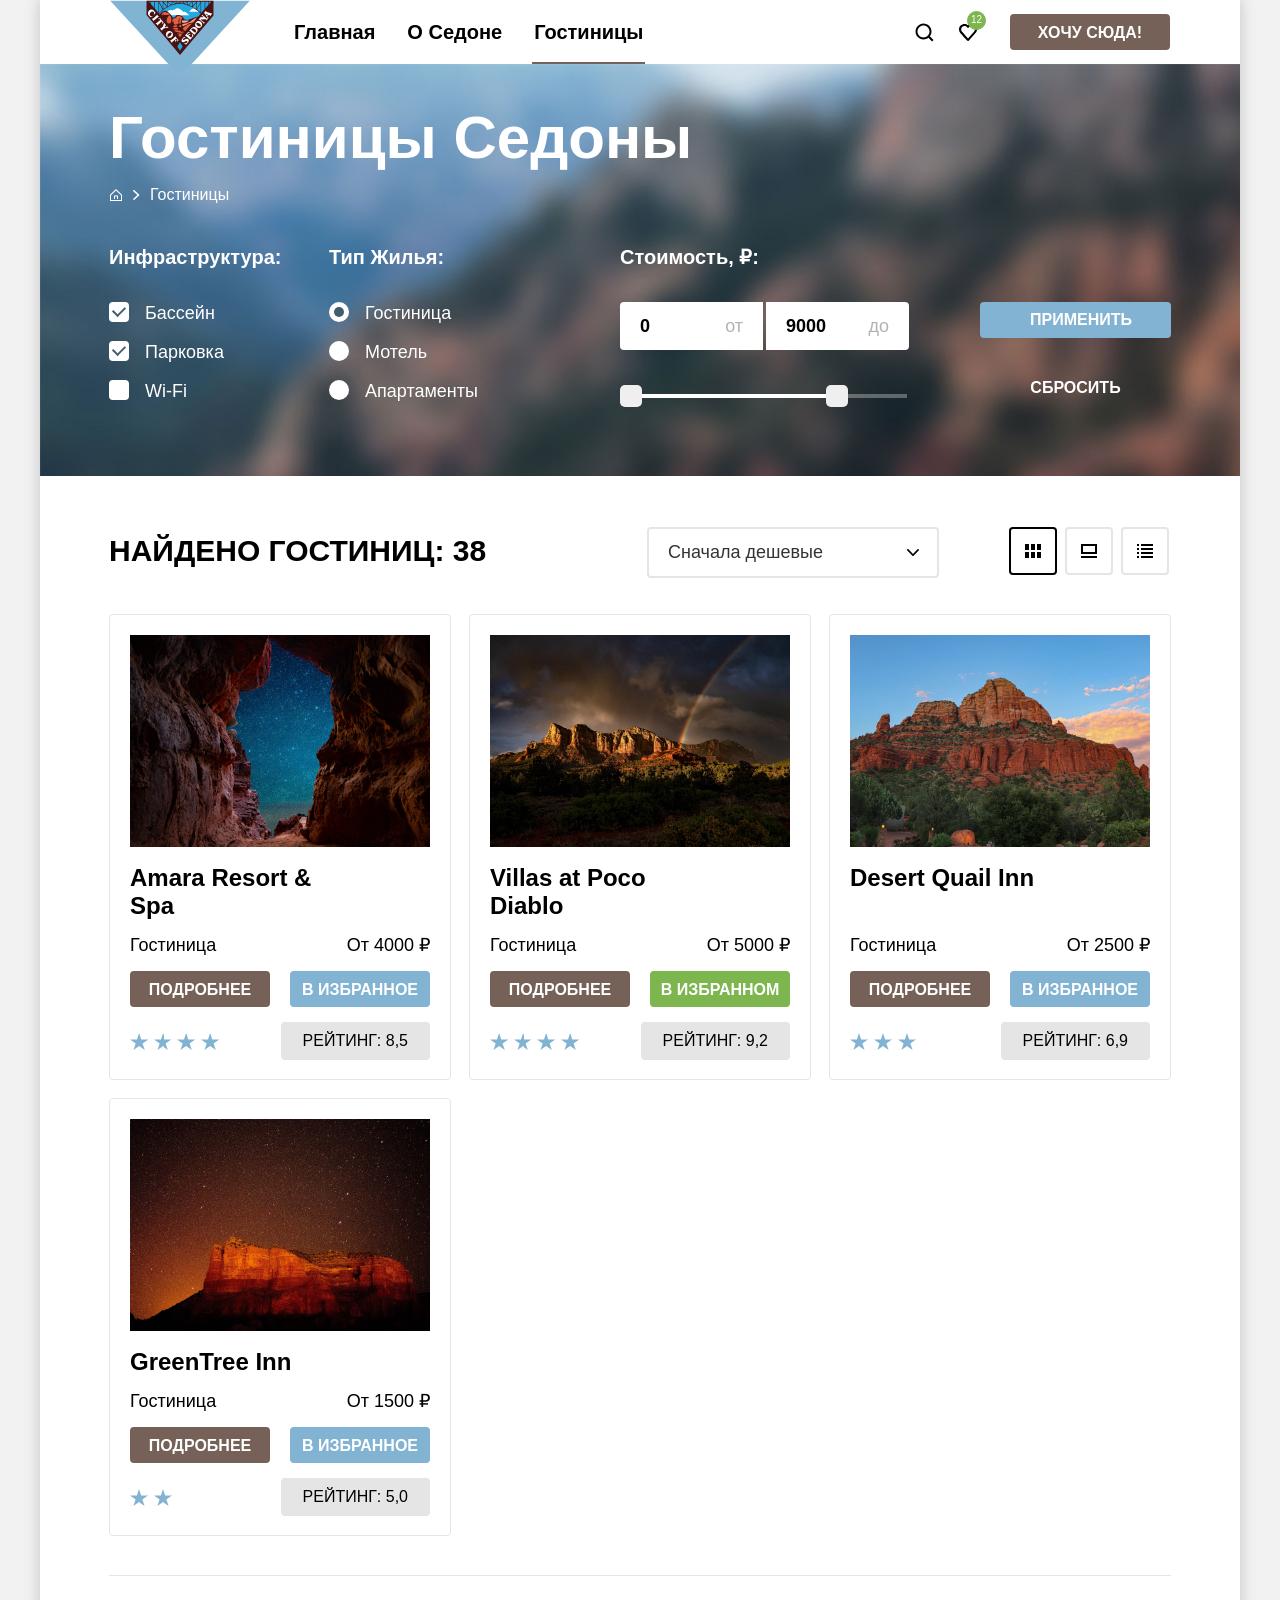
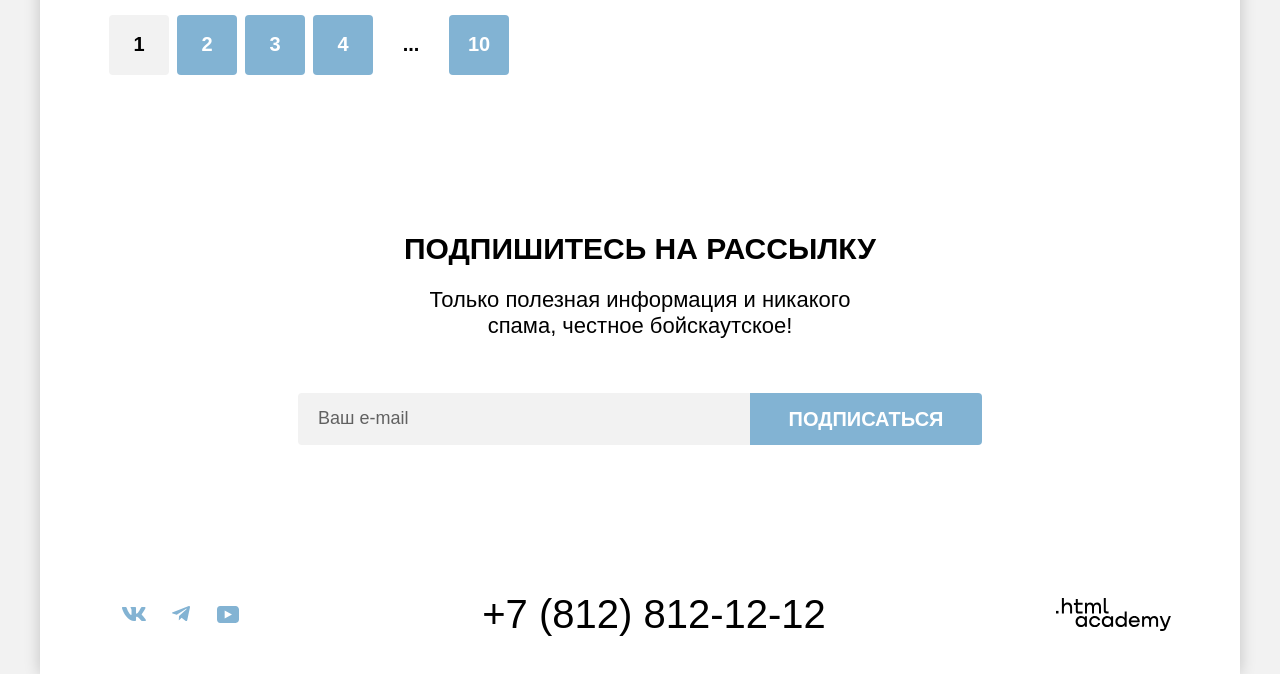
==== commit ade06c74: "Подготовка к проекту" ====
--- a/catalog.html
+++ b/catalog.html
@@ -112,11 +112,11 @@
                 <div class="range-inputs-wrapper">
                   <label class="range-label">
                     <span class="range-label-text"> от</span>
-                    <input class="range-input" type="number" name="min-price" value="0" placeholder="от">
+                    <input class="range-input range-input-min" type="number" name="min-price" value="0" placeholder="от">
                   </label>
                   <label class="range-label">
                     <span class="range-label-text"> до</span>
-                    <input class="range-input" type="number" name="max-price" value="9000">
+                    <input class="range-input range-input-max" type="number" name="max-price" value="9000">
                   </label>
                 </div>
                 <div class="range">
--- a/styles/style.css
+++ b/styles/style.css
@@ -60,7 +60,8 @@
 
 .logo-link {
   position: absolute;
-  position: 0 0;
+  top: 0;
+  left: 0;
 }
 
 .logo-link:hover {
@@ -101,7 +102,7 @@
 }
 
 .menu-item {
-  padding: 20px 2px;
+  padding: 20px 2px 18px;
   box-sizing: border-box;
 }
 
@@ -365,6 +366,11 @@
   text-transform: uppercase;
   width: 230px;
   margin: 0 auto 61px;
+  color: #000000;
+}
+
+.pic .card-title {
+  color: #ffffff;
 }
 
 .reasons-text {
@@ -495,7 +501,6 @@
 .subscription-field:disabled {
   opacity: 0.3;
 }
-
 
 .subscription-field::placeholder {
   font-size: 18px;
@@ -685,7 +690,7 @@
 }
 
 .crumbs-item:not(:first-child) {
-  list-style-image: url(../img/list-marker.svg);
+  list-style-image: url("../img/list-marker.svg");
   padding-left: 3px;
 }
 
@@ -886,6 +891,16 @@
   font-weight: 700;
   font-size: 18px;
   line-height: 24px;
+}
+
+.range-input-min {
+  border-top-left-radius: 4px;
+  border-bottom-left-radius: 4px;
+}
+
+.range-input-max {
+  border-top-right-radius: 4px;
+  border-bottom-right-radius: 4px;
 }
 
 .range-input:hover {
@@ -963,7 +978,6 @@
   width: 226px;
   height: 4px;
   background-color: #ffffff;
-
 }
 
 .range-toggle {
@@ -1001,14 +1015,14 @@
 }
 
 .catalog {
-  padding: 38px 70px 23px;
+  padding: 38px 69px 23px;
 }
 
 .result-filter {
   display: flex;
   padding: 13px 0;
   align-items: flex-start;
-  margin-bottom: 25px;
+  margin-bottom: 23px;
 }
 
 .select-control {
@@ -1073,7 +1087,6 @@
 .view-link:hover {
   outline: none;
   border: 2px solid #000000;
-
 }
 
 .view-link:focus-visible {
@@ -1108,17 +1121,17 @@
   list-style: none;
   margin: 0;
   padding: 0;
-  gap: 17px;
-  margin-bottom: 40px;
+  gap: 18px;
+  margin-bottom: 39px;
 }
 
 .cat-item {
   display: flex;
   flex-direction: column;
-  width: 340px;
+  width: 342px;
   border: 1px solid #e5e5e5;
   border-radius: 4px;
-  padding: 19px;
+  padding: 20px 20px 19px;
   box-sizing: border-box;
 }
 
@@ -1126,7 +1139,7 @@
   display: block;
   width: 300px;
   height: 212px;
-  margin: 0 0 18px;
+  margin: 0 0 17px;
   padding: 0;
   text-align: start;
 }
@@ -1135,8 +1148,6 @@
   text-transform: none;
   margin: 0 0 15px;
 }
-
-.card-img-link {}
 
 .card-img-link:hover {
   opacity: 0.6;
@@ -1263,7 +1274,7 @@
   display: flex;
   flex-wrap: wrap;
   margin: 0;
-  padding: 37px 0;
+  padding: 39px 0 37px;
 }
 
 .pag-btn {
@@ -1317,13 +1328,13 @@
 }
 
 .modal {
-  justify-content: center;
-  align-items: flex-start;
   position: fixed;
   top: 0;
   left: 0;
   width: 100%;
   height: 100%;
+  justify-content: center;
+  align-items: center;
   background-color: rgba(242, 242, 242, 0.8);
   display: none;
 }
@@ -1355,7 +1366,6 @@
   cursor: pointer;
 }
 
-
 .close-modal:hover {
   background-color: #e5e5e5;
 }
@@ -1374,7 +1384,6 @@
   opacity: 0.3;
 }
 
-
 .modal-title {
   text-align: start;
   margin: 0;
@@ -1386,7 +1395,6 @@
   list-style: none;
   padding: 0;
   margin: 0;
-
 }
 
 .modal-settings-item {
@@ -1413,7 +1421,6 @@
   width: auto;
   max-width: 90px;
 }
-
 
 .modal-text {
   color: #000000;
@@ -1508,7 +1515,6 @@
   transform: translateX(-50%) translateY(50%);
   border: solid 3px #82b3d3;
   border-radius: 4px;
-
 }
 
 .number-btn:focus::after {
@@ -1551,7 +1557,6 @@
 
 .kid-label {
   margin-right: 10px;
-
 }
 
 .popover-section {
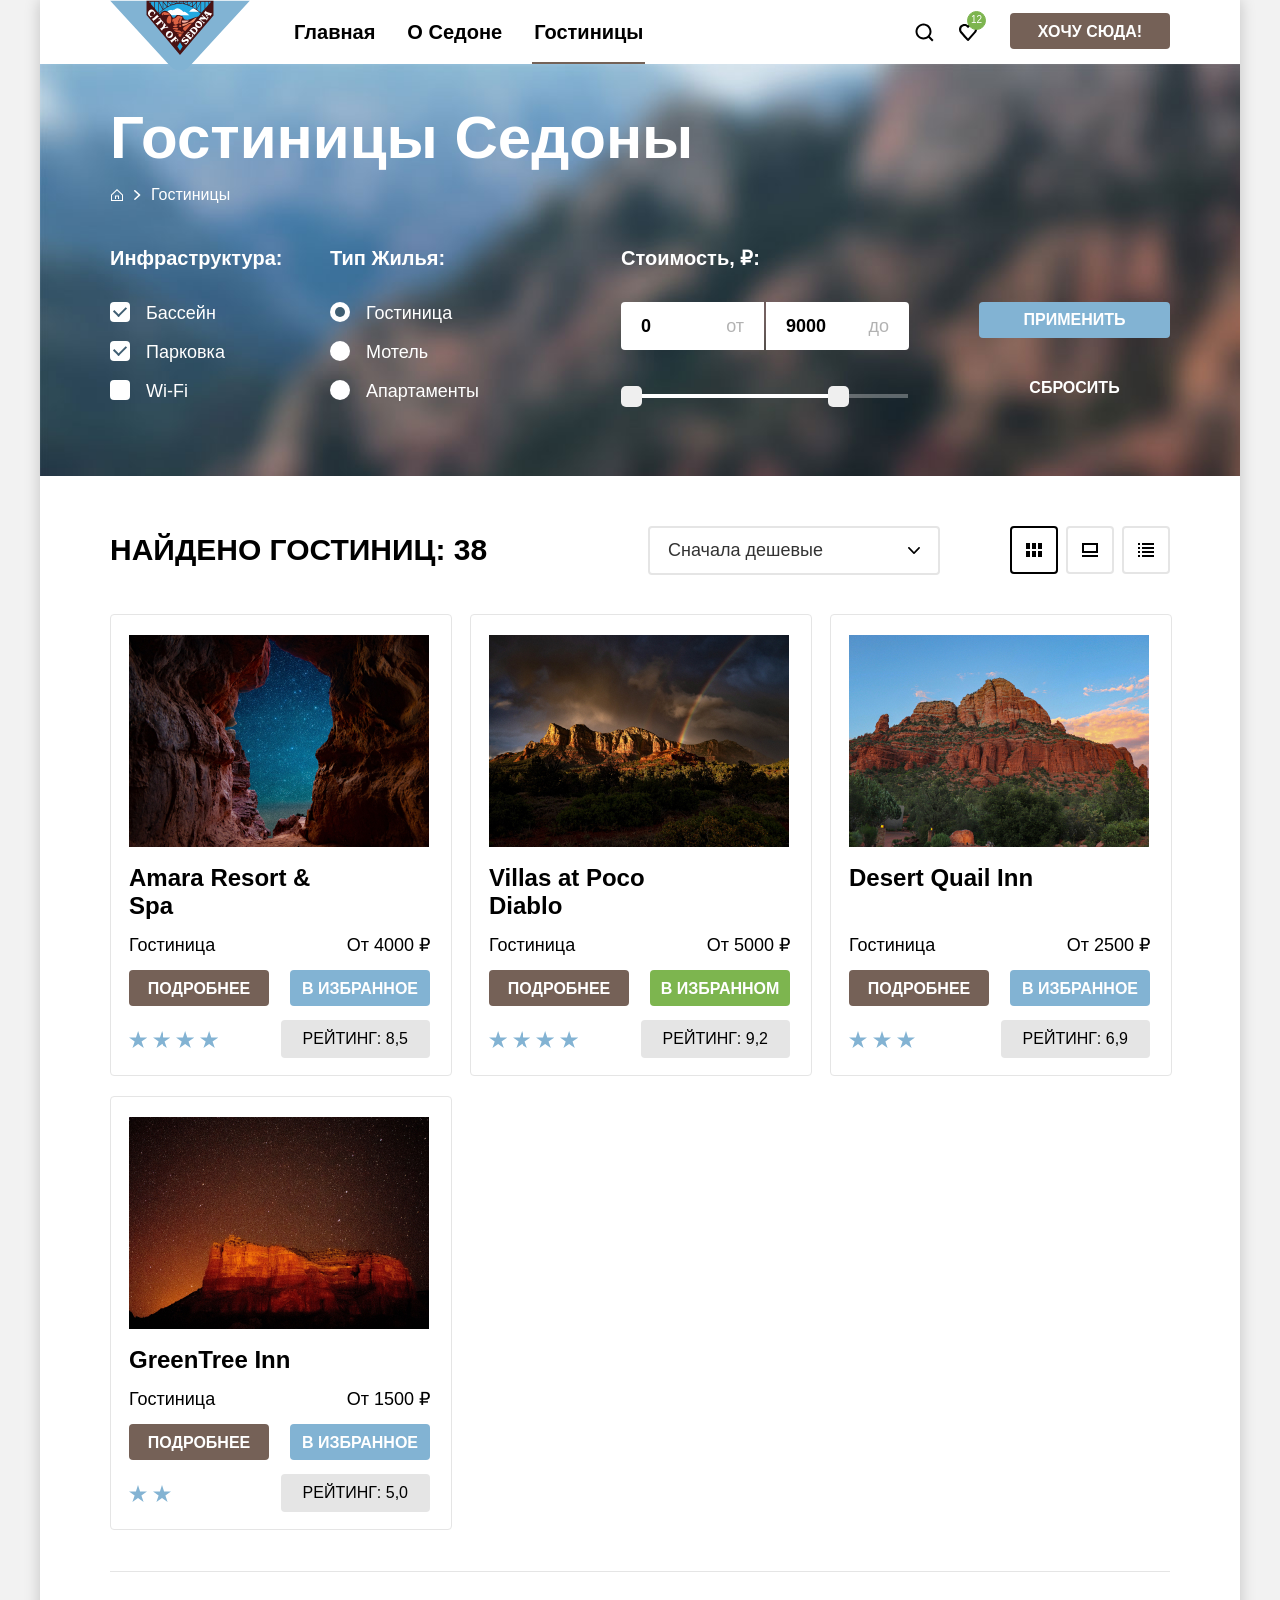
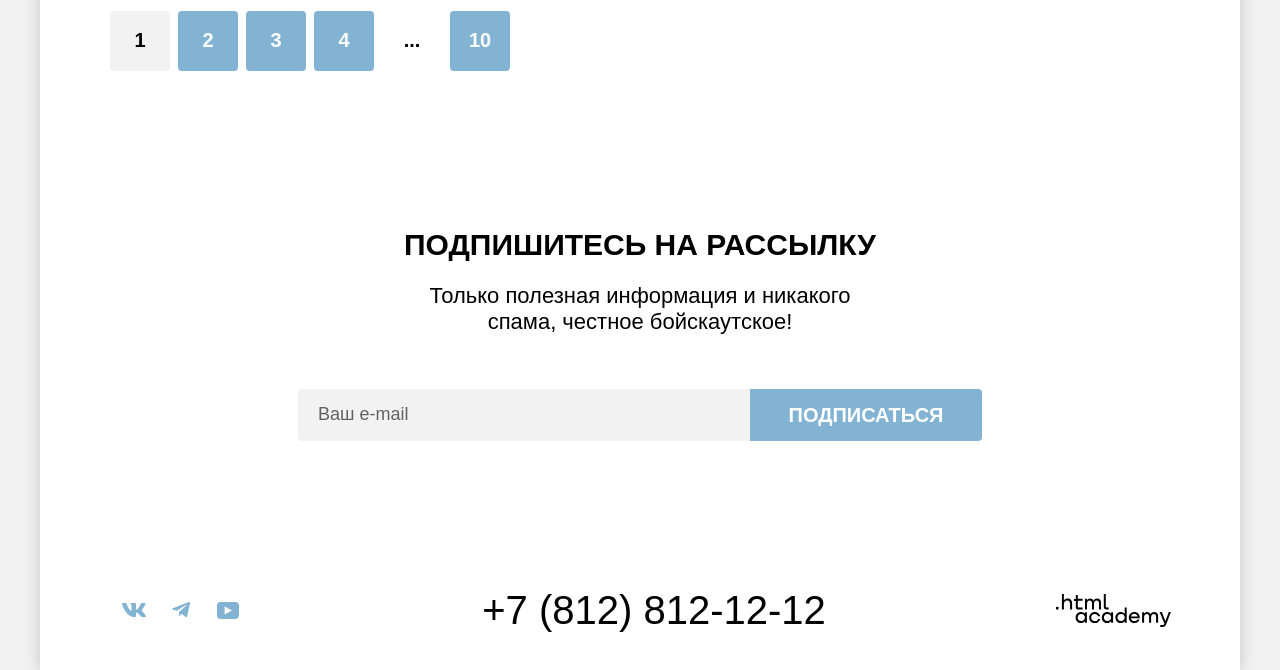
==== commit fccb3244: "Подготовка к защите" ====
--- a/catalog.html
+++ b/catalog.html
@@ -1,5 +1,6 @@
 <!doctype html>
 <html lang="ru">
+
   <head>
     <meta charset="utf-8" />
     <link rel="stylesheet" href="./styles/style.css">
@@ -7,6 +8,7 @@
     <link rel="icon" type="image/png" href="./img/favicon.png">
     <title>Седона: Каталог</title>
   </head>
+
   <body>
     <div class="container">
       <header class="header">
@@ -77,8 +79,7 @@
                     <label class="filter-label control-label checkbox" for="pool">Бассейн</label>
                   </li>
                   <li class="filter-item">
-                    <input class="visually-hidden control" type="checkbox" name="parking" id="parking"
-                      checked>
+                    <input class="visually-hidden control" type="checkbox" name="parking" id="parking" checked>
                     <label class="filter-label control-label checkbox" for="parking">Парковка</label>
                   </li>
                   <li class="filter-item">
@@ -91,8 +92,7 @@
                 <legend class="filter-title">Тип Жилья:</legend>
                 <ul class="filter-list">
                   <li class="filter-item">
-                    <input class="visually-hidden control" type="radio" name="type" id="hotel"
-                      value="hotel" checked>
+                    <input class="visually-hidden control" type="radio" name="type" id="hotel" value="hotel" checked>
                     <label class="filter-label control-label radio-btn" for="hotel">Гостиница </label>
                   </li>
                   <li class="filter-item">
@@ -112,7 +112,8 @@
                 <div class="range-inputs-wrapper">
                   <label class="range-label">
                     <span class="range-label-text"> от</span>
-                    <input class="range-input range-input-min" type="number" name="min-price" value="0" placeholder="от">
+                    <input class="range-input range-input-min" type="number" name="min-price" value="0"
+                      placeholder="от">
                   </label>
                   <label class="range-label">
                     <span class="range-label-text"> до</span>
@@ -171,7 +172,7 @@
           <ul class="cat-list">
             <li class="cat-item">
               <a class="card-img-link" href="#">
-                <img class="hotel-photo" src="./img/amara.jpg" alt="фото отеля 'Amara'">
+                <img class="hotel-photo" width="300" height="212" src="./img/amara.jpg" alt="фото отеля 'Amara'">
               </a>
               <a class="card-title-link" href="#">
                 <h3 class="card-title hot-title">Amara Resort & Spa</h3>
@@ -191,7 +192,8 @@
             </li>
             <li class="cat-item">
               <a class="card-img-link" href="#">
-                <img class="hotel-photo" src="./img/villas.jpg" alt="фото отеля 'Villas at Poco Diablo'">
+                <img class="hotel-photo" width="300" height="212" src="./img/villas.jpg"
+                  alt="фото отеля 'Villas at Poco Diablo'">
               </a>
               <a class="card-title-link" href="#">
                 <h3 class="card-title hot-title">Villas at Poco Diablo</h3>
@@ -212,7 +214,8 @@
             </li>
             <li class="cat-item">
               <a class="card-img-link" href="#">
-                <img class="hotel-photo" src="./img/desert-quail.jpg" alt="фото отеля 'Desert Quail Inn'">
+                <img class="hotel-photo" width="300" height="212" src="./img/desert-quail.jpg"
+                  alt="фото отеля 'Desert Quail Inn'">
               </a>
               <a class="card-title-link" href="#">
                 <h3 class="card-title hot-title">Desert Quail Inn</h3>
@@ -232,7 +235,8 @@
             </li>
             <li class="cat-item">
               <a class="card-img-link" href="#">
-                <img class="hotel-photo" src="./img/green-tree.jpg" alt="фото отеля 'GreenTree Inn'">
+                <img class="hotel-photo" width="300" height="212" src="./img/green-tree.jpg"
+                  alt="фото отеля 'GreenTree Inn'">
               </a>
               <a class="card-title-link" href="#">
                 <h3 class="card-title hot-title">GreenTree Inn</h3>
@@ -271,8 +275,8 @@
               <li>
                 <a class="pag-btn" href="#">10</a>
               </li>
-          </div>
-        </section>
+            </ul>
+          </div>
         </section>
       </main>
       <footer>
@@ -284,8 +288,9 @@
             Только полезная информация и никакого спама, честное бойскаутское!
           </p>
           <form class="subsciption-form" action="https://echo.htmlacademy.ru/courses" method="post">
-            <input class="subscription-field cat-field" type="email" placeholder="Ваш e-mail" name="subscribe"
-              required />
+            <label for="subscribe" class="visually-hidden">Ваш e‑mail</label>
+            <input class="subscription-field cat-field" type="email" placeholder="Ваш e-mail" id="subscribe"
+              name="subscribe" required />
             <button class="button button-text subcription-button" type="submit">
               Подписаться
             </button>
@@ -373,4 +378,5 @@
       </footer>
     </div>
   </body>
+
 </html>
--- a/styles/style.css
+++ b/styles/style.css
@@ -193,7 +193,7 @@
 .standard-button {
   width: 160px;
   height: 36px;
-  margin: 14px 0 14px 20px;
+  margin: 13px 0 13px 20px;
 }
 
 .standard-button:hover,
@@ -232,6 +232,8 @@
   text-align: center;
   text-decoration: none;
   padding: 9px 3px;
+  min-height: fit-content;
+  word-wrap: break-word;
 }
 
 .main {
@@ -658,7 +660,7 @@
   background-position: 0 0;
   background-size: cover;
   background-repeat: no-repeat;
-  padding: 35px 69px 38px;
+  padding: 35px 66px 38px 70px;
   box-sizing: border-box;
 }
 
@@ -685,7 +687,7 @@
   margin: 0;
   padding: 0;
   gap: 24px;
-  margin-bottom: 40px;
+  margin-bottom: 41px;
   align-items: center;
 }
 
@@ -751,7 +753,7 @@
 }
 
 .filter-title {
-  margin-bottom: 33px;
+  margin-bottom: 32px;
   font-weight: 700;
   font-size: 20px;
   line-height: 24px;
@@ -856,14 +858,14 @@
 }
 
 .price-box {
-  margin: 0 71px;
+  margin: 0 70px 0 71px;
 }
 
 .range-inputs-wrapper {
   display: flex;
   padding: 0;
   margin-bottom: 44px;
-  gap: 3px;
+  gap: 2px;
 }
 
 .range-label {
@@ -916,7 +918,7 @@
 }
 
 .btn-section {
-  margin: 57px 0 0;
+  margin: 56px 0 0;
   padding: 0;
 }
 
@@ -933,12 +935,14 @@
   line-height: 20px;
   text-transform: uppercase;
   color: #ffffff;
-  padding: 8px 50px;
+  padding: 8px 3px;
+  text-align: center;
   border-radius: 4px;
   background-color: #82b3d3;
   margin-bottom: 32px;
   width: 191px;
-  height: 36px;
+  min-height: fit-content;
+  word-wrap: break-word;
   font-family: inherit;
   border: none;
 }
@@ -982,8 +986,8 @@
 
 .range-toggle {
   position: absolute;
-  width: 22px;
-  height: 22px;
+  width: 21px;
+  height: 21px;
   border-radius: 5px;
   border: none;
 }
@@ -993,13 +997,13 @@
 }
 
 .toggle-min {
-  top: -9px;
+  top: -8px;
   left: 0;
 }
 
 .toggle-max {
-  top: -9px;
-  left: 206px;
+  top: -8px;
+  left: 207px;
 }
 
 .search-title {
@@ -1015,19 +1019,19 @@
 }
 
 .catalog {
-  padding: 38px 69px 23px;
+  padding: 38px 70px 23px;
 }
 
 .result-filter {
   display: flex;
-  padding: 13px 0;
+  padding: 12px 0;
   align-items: flex-start;
-  margin-bottom: 23px;
+  margin-bottom: 27px;
 }
 
 .select-control {
   width: 292px;
-  padding: 13px 19px;
+  padding: 12px 18px;
   padding-right: 48px;
   margin-right: 55px;
   font-family: inherit;
@@ -1121,8 +1125,9 @@
   list-style: none;
   margin: 0;
   padding: 0;
-  gap: 18px;
-  margin-bottom: 39px;
+  row-gap: 20px;
+  column-gap: 18px;
+  margin-bottom: 41px;
 }
 
 .cat-item {
@@ -1131,7 +1136,7 @@
   width: 342px;
   border: 1px solid #e5e5e5;
   border-radius: 4px;
-  padding: 20px 20px 19px;
+  padding: 20px 21px 17px 18px;
   box-sizing: border-box;
 }
 
@@ -1189,7 +1194,7 @@
   flex-wrap: wrap;
   justify-content: space-between;
   width: 100%;
-  margin: 0 0 15px;
+  margin: 0 0 14px;
 }
 
 .hot-text {
